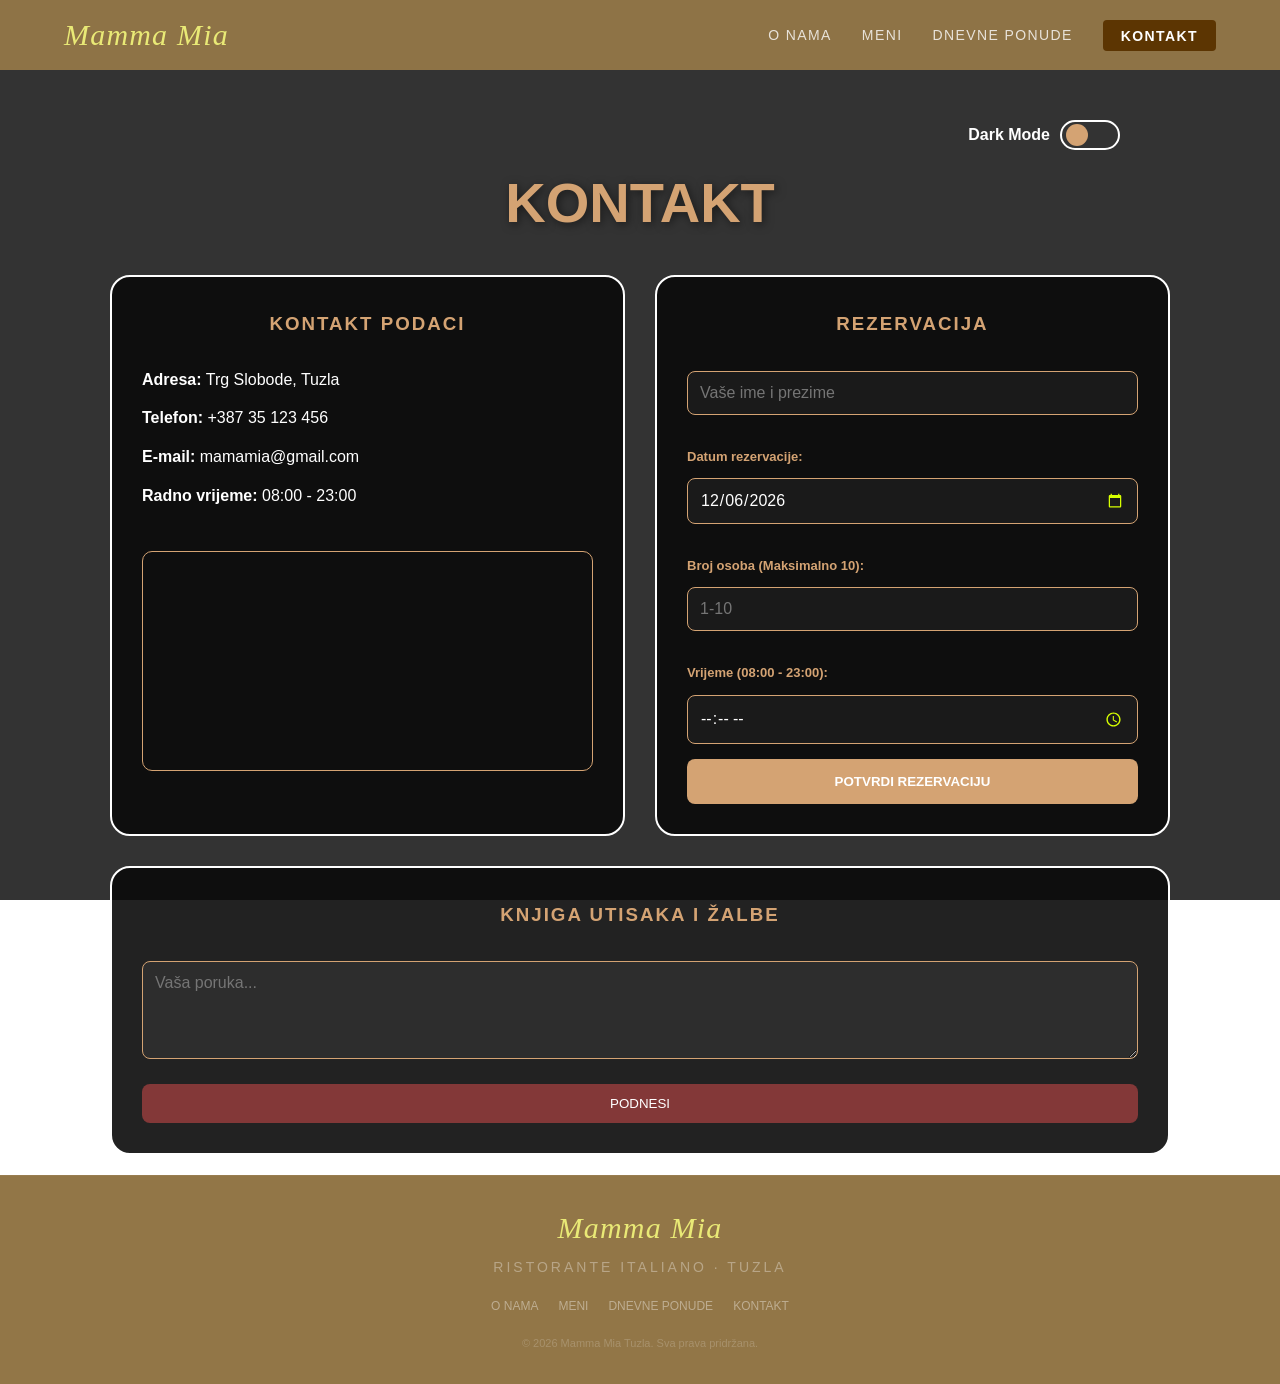
==== kontakt.html @ 87311158 "dodat html i css i zapocet js za kontakt stranicu" ====
<!DOCTYPE HTML>
<html lang = "bs">

    
    <head>
        <meta charset="utf-8">
        <link rel="stylesheet" href="css/tptpstil.css">
        
        <meta name="viewport" content="width=device-width, inital-scale=1.0">
        <title>Mamma Mia Tuzla</title>

    </head>

    <body>
    <nav>
        <div class="nav-logo">Mamma Mia</div>
        <ul class="nav-lista">
            <li><a href="#O nama">O nama</a></li>
            <li><a href="sadrzaj.html">Meni</a></li>
            <li><a href="#Ponude">Dnevne ponude</a></li>
            <li><a href="kontakt.html" class="nav-kontakt">Kontakt</a></li>
        </ul>
    </nav>

    <main class="glavni-kontejner" style="min-height: 100vh; padding-top: 100px;">
        <div class="gornji">
            <div class="prekidac-kontejner">
                <span id="tema-tekst">Dark Mode</span>
                <button id="theme-toggle" class="toggle-switch" type="button">
                    <span class="krug"></span>
                </button>
            </div>
        </div>
   



       <h1 class="naslov">KONTAKT</h1>

        <div class="GORNJI">
            <div class="kutija">
                <h3>KONTAKT PODACI</h3>
                <div class="kontakt-tekst">
                    <p><strong>Adresa:</strong> Trg Slobode, Tuzla</p>
                    <p><strong>Telefon:</strong> +387 35 123 456</p>
                   <p><strong> E-mail:</strong> mamamia@gmail.com </p>
                    <p><strong>Radno vrijeme:</strong> 08:00 - 23:00</p>
                </div>
                <div class="google-maps-box">
                    <iframe src="https://www.google.com/maps/embed?pb=!1m18!1m12!1m3!1d2843.064547432422!2d18.6749!3d44.539!2m3!1f0!2f0!3f0!3m2!1i1024!2i768!4f13.1!3m3!1m2!1s0x0%3A0x0!2zNDTCsDMyJzIwLjQiTiAxOMKwNDAnMjkuNiJF!5e0!3m2!1sbs!2sba!4v1625145600000!5m2!1sbs!2sba" width="100%" height="100%" style="border:0;" allowfullscreen="" loading="lazy"></iframe>
                </div>
            </div>

            
                <div class="kutija">
    <h3>REZERVACIJA </h3>
    <form id="formaRezervacija"> <input type="text" id="ime" placeholder="Vaše ime i prezime" required>
        
        <label class="label-stil">Datum rezervacije:</label>
        <input type="date" id="inputDatum" required>

        <label class="label-stil">Broj osoba (Maksimalno 10):</label>
        <input type="number" id="inputOsobe" placeholder="1-10" required>

        <label class="label-stil">Vrijeme (08:00 - 23:00):</label>
        <input type="time" id="inputVrijeme" required>

        <button type="submit" class="DUGME">POTVRDI REZERVACIJU</button>
    </form>
</div>


        </div>

        <div class="donji">
            <div class="kutija">
                <h3>KNJIGA UTISAKA I ŽALBE</h3>
                <form id="formaZalba">
                    <textarea id="tekstZalbe" placeholder="Vaša poruka..." rows="4" required></textarea>
                    <button type="submit" class="btn-zalba">PODNESI</button>
                </form>
            </div>
        </div>





</main>





    <footer>
    <div class="footer-logo">Mamma Mia</div>
    <div class="footer-tagline">Ristorante Italiano · Tuzla</div>
    <div class="footer-linkovi">
      <a href="#O nama">O nama</a>
      <a href="sadrzaj.html">Meni</a>
      <a href="#Ponude">Dnevne ponude</a>
      <a href="kontakt.html">Kontakt</a>
    </div>
    <div class="footer-prava">© 2026 Mamma Mia Tuzla. Sva prava pridržana.</div>
  </footer>
 
    <div id="mojModal" class="modal">
        <div class="modal-sadrzaj">
            <div id="modalIkona" class="modal-ikona"></div>
            <h2 id="modalNaslov">Naslov</h2>
            <p id="modalPoruka">Poruka ide ovdje.</p>
            <button class="btn-zatvori" onclick="zatvoriModal()">U REDU</button>
        </div>
    </div>


  <script src="js/tptpskripte.js"></script>
  




</body>

</html>
---- css/tptpstil.css ----
*, *::before, *::after { margin: 0; padding: 0; box-sizing: border-box; }
html { scroll-behavior: smooth; }

body {
  font-family: 'Lato', sans-serif;
  background: white;
  margin: 0;
  padding: 0;
}

nav {
  position: fixed;
  top: 0; left: 0; right: 0;
  z-index: 100; 
  background: rgba(146, 118, 71, 0.96);
  backdrop-filter: blur(8px);
  display: flex;
  align-items: center;
  justify-content: space-between;
  padding: 0 5%;
  height: 70px;
}

.nav-logo{
    font-family: 'Playfair Display', serif;
    font-style: italic;
    font-size: 30px;
    letter-spacing: 1.2px;
    color: rgb(233, 233, 118);
}

.nav-lista {
  display: flex;
  gap: 30px;
  list-style:none;
}

.nav-lista a {
  color: rgba(255,255,255,0.8);
  text-decoration: none;
  font-size: 14px;
  letter-spacing: 1.4px;
  text-transform: uppercase;
  transition: color 0.4s;
  
}
 
.nav-lista a:hover { color: rgb(219, 173, 45); }

.nav-kontakt {
  background: rgb(92, 53, 2);
  color: #fff !important;
  padding: 7.5px 18px;
  border-radius: 4px;
  font-weight: 650;
  transition: background 0.4s ease;
}
 
.nav-kontakt:hover {
  background: rgb(219, 173, 45);
  color: #fff !important;
}

/* HERO SLIKE */
.hero-slika-kontejner {
  position: relative;
  width: 100%;
  height: 100vh;
  display: flex;
  align-items: center;
  justify-content: center;
  overflow: hidden;
}

.hero-slika {
  width: 100%;
  height: 100%;
  object-fit: cover;
  display: block;
}

.hero-tekst {
  position: absolute;
  text-align: center;
  color: white;
  z-index: 10;
  text-shadow: 2px 2px 8px rgba(0,0,0,0.6);
}

.hero-tekst h1 {
  font-family: 'Playfair Display', serif;
  font-size: 4rem;
  margin-bottom: 20px;
  letter-spacing: 2px;
}

.hero-tekst p {
  font-size: 1.5rem;
  letter-spacing: 1px;
  font-weight: 300;
}

@media (max-width: 768px) {
  .hero-tekst h1 {
    font-size: 2.5rem;
  }
  .hero-tekst p {
    font-size: 1rem;
  }
}



footer {
  background: rgba(146, 118, 71);
  padding: 35px 5%;
  text-align: center;
  border-top: 1px solid rgba(255,255,255,0.05);
  }

  .footer-logo{
    font-family: 'Playfair Display', serif;
    font-style: italic;
    font-size: 30px;
    letter-spacing: 1.2px;
    color: rgb(233, 233, 118);
    margin-bottom: 14px;
}
.footer-tagline {
  font-size: 14px;
  letter-spacing: 3px;
  color: rgba(255,255,255,0.35);
  text-transform: uppercase;
  margin-bottom: 24px;
}
 
.footer-linkovi {
  display: flex;
  gap: 20px;
  justify-content: center;
  flex-wrap: wrap;
}
 
.footer-linkovi a {
  font-size: 12px;
  color: rgba(255,255,255,0.4);
  text-decoration: none;
  letter-spacing: 1.3;
  text-transform: uppercase;
  transition: color 0.4s;
}
.footer-linkovi a:hover { color: rgb(219, 173, 45); }
 

.footer-prava {
  margin-top: 24px;
  font-size: 11px;
  color: rgba(255,255,255,0.2);
}




















/* KONTAKT CSS*/
:root {
    --zlatna: #d4a373;
    --bela-linija: #ffffff;
    --staklo: rgba(10, 10, 10, 0.9);
    --tekst: #ffffff;
}

.light-mode {
    --staklo: rgba(245, 245, 245, 0.95);
    --bela-linija: #d4a373;
    --tekst: #111111;
}

* { box-sizing: border-box; margin: 0; padding: 0; }

body {
    background-image: linear-gradient(rgba(0,0,0,0.8), rgba(0,0,0,0.8)), url('https://images.unsplash.com/photo-1517248135467-4c7edcad34c4?w=1500');
    background-size: cover;
    background-attachment: fixed;
    color: white;
    font-family: 'Segoe UI', sans-serif;
    transition: 0.5s;
    min-height: 100vh;
}

body.light-mode {
    background-image: linear-gradient(rgba(255,255,255,0.8), rgba(255,255,255,0.8)), url('https://images.unsplash.com/photo-1517248135467-4c7edcad34c4?w=1500') !important;
}

/* GORNJI */
.gornji { 
     display: flex;
     justify-content: flex-end;
      padding: 20px 50px; 
    }
.prekidac-kontejner { 
     display: flex;
     align-items: center; 
     gap: 10px;
      font-weight: bold; }
.light-mode .prekidac-kontejner { color: #111; }

.toggle-switch {
         width: 60px;
         height: 30px;
         background: #333; 
         border-radius: 20px;
         border: 2px solid var(--bela-linija);
         position: relative; 
         cursor: pointer;
          transition: 0.4s;
         }
.krug {
     width: 22px; 
     height: 22px;
      background: var(--zlatna);
       border-radius: 50%;
        position: absolute; 
        top: 2px; left: 4px;
         display: flex;
          align-items: center;
           justify-content: center;
            transition: 0.4s;
         }
.light-mode .krug { left: 30px; background: #111; }

/* LAYOUT */
.glavni-kontejner {
     max-width: 1100px;
      margin: 0 auto; 
      padding: 20px;
       animation: fadeIn 1s ease-out;
     }
.naslov {
     text-align: center;
      color: var(--zlatna);
       font-size: 3.5rem;
        margin-bottom: 40px;
         text-shadow: 2px 2px 10px rgba(0,0,0,0.5);
         }

.GORNJI { 
     display: grid; 
     grid-template-columns: 1fr 1fr;
     gap: 30px;
      margin: 0 auto 30px;
      max-width: 1100px;
     }

.donji {
     max-width: 1100px;
     margin: 0 auto;
     margin-top: 30px;
}
     
.kutija { 
     background: var(--staklo);
    line-height: 1.8;
     border: 2px solid var(--bela-linija);
      padding: 30px;
       border-radius: 20px; 
       color: var(--tekst);
        transition: 0.3s;
     }
.kutija h3 {
     text-align: center; 
     margin-bottom: 25px; 
     color: var(--zlatna); 
     letter-spacing: 2px;
      text-transform: uppercase;
     }

/* FORME */
.label-stil { 
     display: block;
     margin-top: 15px; 
     margin-bottom: 5px;
      font-size: 13px; 
      color: var(--zlatna);
       font-weight: bold; 
    }
input, textarea {
     width: 100%; 
     padding: 12px;
      margin: 5px 0 15px 0; 
      background: rgba(255,255,255,0.05);
       border: 1px solid var(--zlatna); 
       color: white; 
       border-radius: 8px;
        font-size: 16px; 
        font-family: inherit;
     }
.light-mode input, .light-mode textarea { background: white; color: black; }

.DUGME { 
    background: var(--zlatna); 
    width: 100%; 
    padding: 15px;
     border: none;
      color: white; 
      font-weight: bold;
       border-radius: 8px; 
       cursor: pointer;
        transition: 0.3s;
     }
.btn-zalba { 
     background: #833838;
     width: 100%; 
     padding: 12px;
      border: none;
       color: white; 
       border-radius: 8px;
        cursor: pointer;
         transition: 0.3s;
         }
.DUGME:hover, .btn-zalba:hover {
   transform: scale(1.03);
    box-shadow: 0 0 15px var(--zlatna);
   }

.google-maps-box { 
    min-height: 220px;
     margin-top: 40px;
      border-radius: 10px;
       overflow: hidden; 
       border: 1px solid var(--zlatna);
     }

.kontakt-tekst p {
     margin-bottom: 10px;
}

/* MODAL */
.modal {
     display: none;
      position: fixed;
       z-index: 9999;
        left: 0;
         top: 0;
          width: 100%;
           height: 100%;
            background: rgba(0,0,0,0.85); 
            backdrop-filter: blur(8px);
         }
.modal-sadrzaj {
     background: var(--staklo); 
     border: 2px solid var(--zlatna);
      margin: 10% auto;
       padding: 40px; 
       width: 350px;
        border-radius: 25px; 
        text-align: center;
         color: white;
          animation: pop 0.4s cubic-bezier(0.175, 0.885, 0.32, 1.275);
         }
.light-mode .modal-sadrzaj {
     background: white; 
     color: black;
     }
.btn-zatvori {
     background: var(--zlatna);
      border: none;
       padding: 10px 30px; 
       color: white; 
       border-radius: 5px;
        cursor: pointer;
         margin-top: 20px;
          font-weight: bold;
         }

@keyframes fadeIn {from { opacity: 0; transform: translateY(30px); } to { opacity: 1; transform: translateY(0); } }
@keyframes pop { from { transform: scale(0.5); opacity: 0; } to { transform: scale(1); opacity: 1; } }

::-webkit-calendar-picker-indicator { filter: invert(0.8) sepia(1) saturate(5) hue-rotate(10deg); cursor: pointer; }
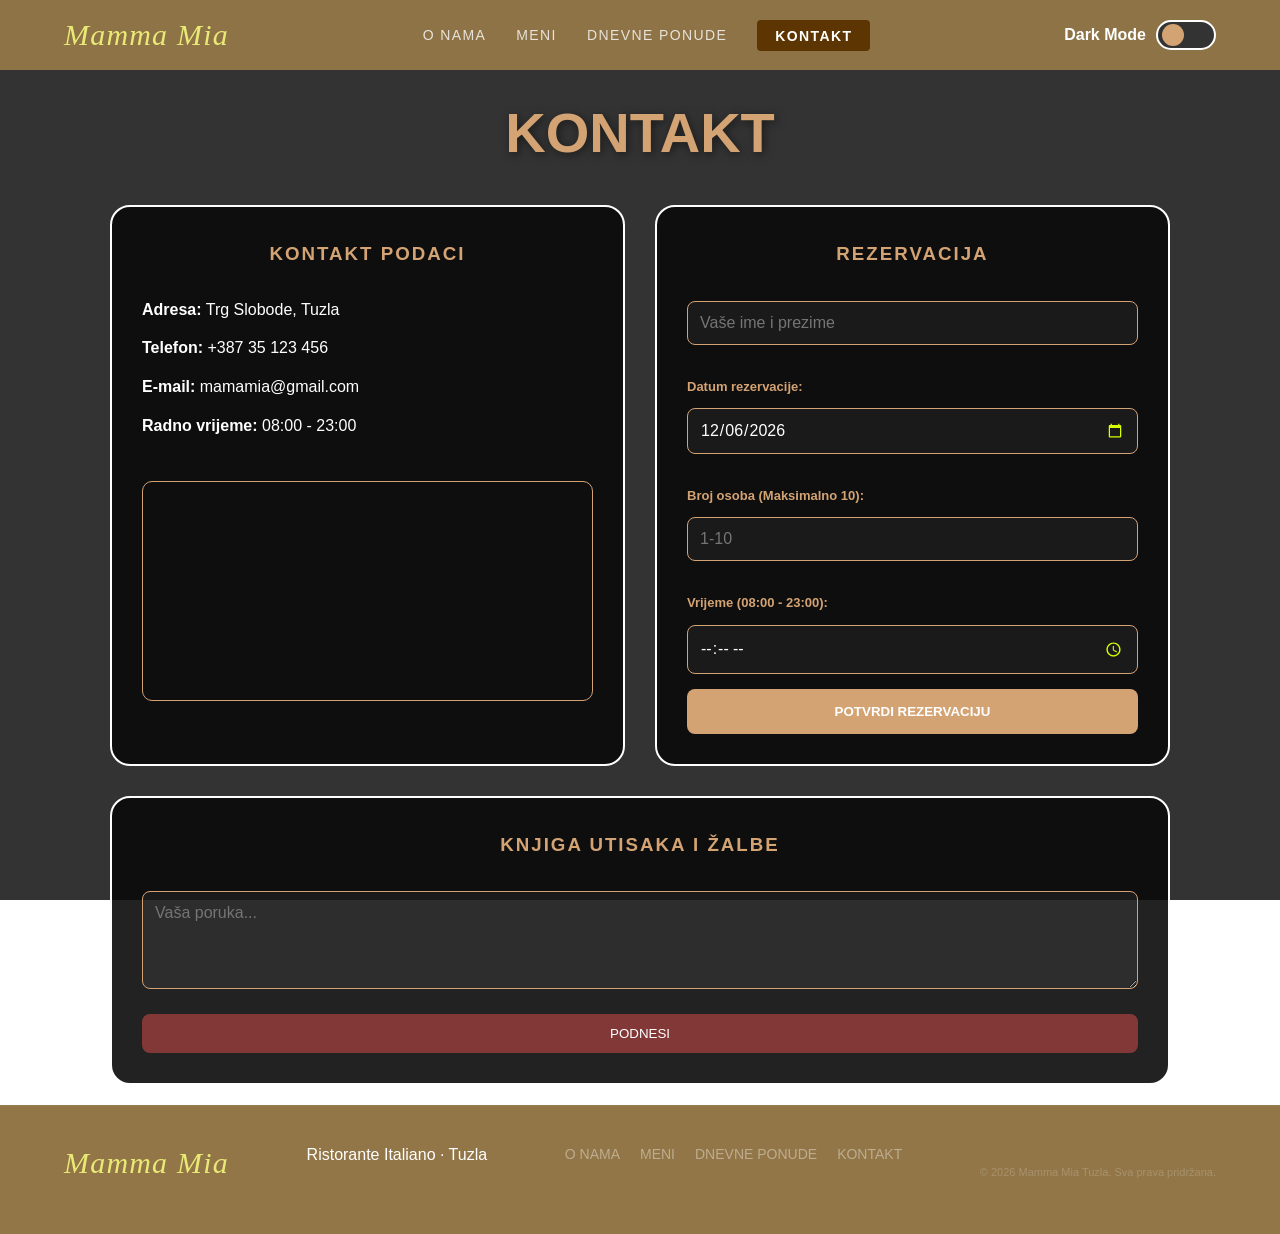
==== commit 6b5d4bb6: "premjestio theme toggle u nav bar" ====
--- a/kontakt.html
+++ b/kontakt.html
@@ -20,21 +20,16 @@
             <li><a href="#Ponude">Dnevne ponude</a></li>
             <li><a href="kontakt.html" class="nav-kontakt">Kontakt</a></li>
         </ul>
-    </nav>
-
-    <main class="glavni-kontejner" style="min-height: 100vh; padding-top: 100px;">
-        <div class="gornji">
-            <div class="prekidac-kontejner">
+         <div class="prekidac-kontejner">
                 <span id="tema-tekst">Dark Mode</span>
                 <button id="theme-toggle" class="toggle-switch" type="button">
                     <span class="krug"></span>
                 </button>
             </div>
-        </div>
-   
+    </nav>
 
-
-
+    <main class="glavni-kontejner" style="min-height: 100vh; padding-top: 100px;">
+       
        <h1 class="naslov">KONTAKT</h1>
 
         <div class="GORNJI">
--- a/css/tptpstil.css
+++ b/css/tptpstil.css
@@ -1,4 +1,8 @@
 *, *::before, *::after { margin: 0; padding: 0; box-sizing: border-box; }
+:root {
+--dugme: #5c3502;
+}
+
 html { scroll-behavior: smooth; }
 
 body {
@@ -27,6 +31,11 @@
     font-size: 30px;
     letter-spacing: 1.2px;
     color: rgb(233, 233, 118);
+}
+
+.nav-logo img {
+  height: 65px;
+  width: auto;
 }
 
 .nav-lista {
@@ -111,12 +120,165 @@
 
 
 
+
+/*-----------------------------------------------------------------------------------*/
+.pocetna {
+  min-height: 100vh;
+  background:
+    linear-gradient(rgba(0,0,0,0.55), rgba(0,0,0,0.55)),
+    url('/images/index_pocetna.jpg') center/cover no-repeat;
+  display: flex;
+  align-items: center;
+  justify-content: center;
+  text-align: center;
+  position: relative;
+  overflow: hidden;
+  padding: 80px 20px 60px;
+  background-blend-mode: normal;
+}
+ 
+.pocetna::before {
+  content: '';
+  position: absolute;
+  inset: 0;
+  background: url("data:image/svg+xml,%3Csvg width='60' height='60' viewBox='0 0 60 60' xmlns='http://www.w3.org/2000/svg'%3E%3Cg fill='none' fill-rule='evenodd'%3E%3Cg fill='%23C9973A' fill-opacity='0.04'%3E%3Cpath d='M36 34v-4h-2v4h-4v2h4v4h2v-4h4v-2h-4zm0-30V0h-2v4h-4v2h4v4h2V6h4V4h-4zM6 34v-4H4v4H0v2h4v4h2v-4h4v-2H6zM6 4V0H4v4H0v2h4v4h2V6h4V4H6z'/%3E%3C/g%3E%3C/g%3E%3C/svg%3E");
+  opacity: 0.3;
+}
+ 
+.pocetna-a {
+  position: absolute;
+  width: 500px;
+  height: 500px;
+  border: 1px solid rgba(201,151,58,0.15);
+  border-radius: 50%;
+  top: 50%;
+  left: 50%;
+  transform: translate(-50%, -50%);
+  pointer-events: none;
+}
+ 
+.pocetna-b {
+  width: 700px;
+  height: 700px;
+  border-color: rgba(201,151,58,0.07);
+}
+ 
+.pocetna-tekst {
+  position: relative;
+  z-index: 2;
+  max-width: 700px;
+}
+ 
+.pocetna-naslov {
+  font-size: 12px;
+  letter-spacing: 4px;
+  text-transform: uppercase;
+  color:rgba(255, 255, 255, 0.747);
+  margin-bottom: 20px;
+  display: flex;
+  align-items: center;
+  justify-content: center;
+  gap: 12px;
+}
+ 
+.pocetna-naslov::before,
+.pocetna-naslov::after {
+  content: '';
+  width: 40px;
+  height: 1px;
+  background: var(--gold);
+  opacity: 0.5;
+}
+ 
+.pocetna h1 {
+  font-family: 'Playfair Display', serif;
+  font-style: italic;
+  font-size: clamp(52px, 9vw, 88px);
+  font-weight: 700;
+  color: #FDF9F4;
+  line-height: 1.05;
+  margin-bottom: 8px;
+}
+ 
+.pocetna-opis {
+  font-size: 16px;
+  color: rgba(253,249,244,0.7);
+  line-height: 1.8;
+  max-width: 480px;
+  margin: 0 auto 40px;
+}
+ 
+.pocetna-dugme {
+  display: flex;
+  gap: 16px;
+  justify-content: center;
+  flex-wrap: wrap;
+}
+ 
+
+
+
+
+.dugme-jelovnik {
+  background: var(--dugme);
+  color: #fff;
+  padding: 14px 36px;
+  border: none;
+  border-radius: 2px;
+  font-size: 13px;
+  letter-spacing: 2px;
+  text-transform: uppercase;
+  font-weight: 700;
+  cursor: pointer;
+  transition: background 0.2s, transform 0.15s;
+  text-decoration: none;
+  display: inline-block;
+}
+ 
+.dugme-jelovnik:hover {
+  background: var(--terracotta-dark);
+  transform: translateY(-1px);
+}
+ 
+.dugme-rezervacija {
+  background: transparent;
+  color: rgba(253,249,244,0.85);
+  padding: 14px 36px;
+  border: 1px solid rgba(253,249,244,0.3);
+  border-radius: 2px;
+  font-size: 13px;
+  letter-spacing: 2px;
+  text-transform: uppercase;
+  font-weight: 400;
+  cursor: pointer;
+  transition: border-color 0.2s, color 0.2s;
+  text-decoration: none;
+  display: inline-block;
+}
+ 
+.dugme-rezervacija:hover {
+  border-color: var(--gold-light);
+  color: var(--gold-light);
+}
+
+
+
+/*-----------------------------------------------------------------------------------*/
 footer {
   background: rgba(146, 118, 71);
-  padding: 35px 5%;
+  display: flex;
+    justify-content: space-between;
+  padding: 40px 5%;
   text-align: center;
   border-top: 1px solid rgba(255,255,255,0.05);
+  
   }
+
+  .footer-sredina {
+    text-align: center;
+    display: flex;
+    flex-direction: column;
+}
 
   .footer-logo{
     font-family: 'Playfair Display', serif;
@@ -126,7 +288,7 @@
     color: rgb(233, 233, 118);
     margin-bottom: 14px;
 }
-.footer-tagline {
+.footer-tag {
   font-size: 14px;
   letter-spacing: 3px;
   color: rgba(255,255,255,0.35);
@@ -142,7 +304,7 @@
 }
  
 .footer-linkovi a {
-  font-size: 12px;
+  font-size: 14px;
   color: rgba(255,255,255,0.4);
   text-decoration: none;
   letter-spacing: 1.3;
@@ -151,31 +313,62 @@
 }
 .footer-linkovi a:hover { color: rgb(219, 173, 45); }
  
+.footer-imena {
+  list-style-type: none;
+  font-size:12px;
+  color:rgba(27, 18, 1, 0.4);
+  margin-top:10px;
+  padding: 0;
+    text-align: center;
+}
 
 .footer-prava {
-  margin-top: 24px;
+  margin-top: 20px;
   font-size: 11px;
   color: rgba(255,255,255,0.2);
-}
-
-
-
-
-
-
-
-
-
-
-
-
-
-
-
-
-
-
-
+  text-decoration: none;
+}
+
+.footer-prava a{
+  margin-top: 20px;
+  font-size: 11px;
+  color: rgba(255,255,255,0.2);
+  text-decoration: none;
+}
+
+.footer-kontat{
+  text-align: center;
+  color:rgba(0, 0, 0, 0.4);
+}
+
+.footer-desno {
+    text-align: center;
+    color:rgba(0, 0, 0, 0.4);
+}
+.footer-desno h3{
+    color: #e7cb5a;      
+    font-size: 14px;      
+    text-transform: uppercase; 
+    margin-bottom: 8px; 
+    font-family: 'Arial', sans-serif; 
+}
+.footer-desno p{
+    color: #3f3d35;      
+    font-size: 14px;      
+    text-transform: uppercase; 
+    margin-bottom: 5px; 
+    font-family: 'Arial', sans-serif; 
+}
+
+
+.footer-desno a {
+  color: rgba(3, 2, 2, 0.534);
+           
+  font-size: 13px;
+  text-decoration: none;
+  transition: color 0.2s;
+}
+.footer-desno a:hover { color: rgb(219, 173, 45); }
 
 /* KONTAKT CSS*/
 :root {
@@ -393,3 +586,4 @@
 
 ::-webkit-calendar-picker-indicator { filter: invert(0.8) sepia(1) saturate(5) hue-rotate(10deg); cursor: pointer; }
 
+
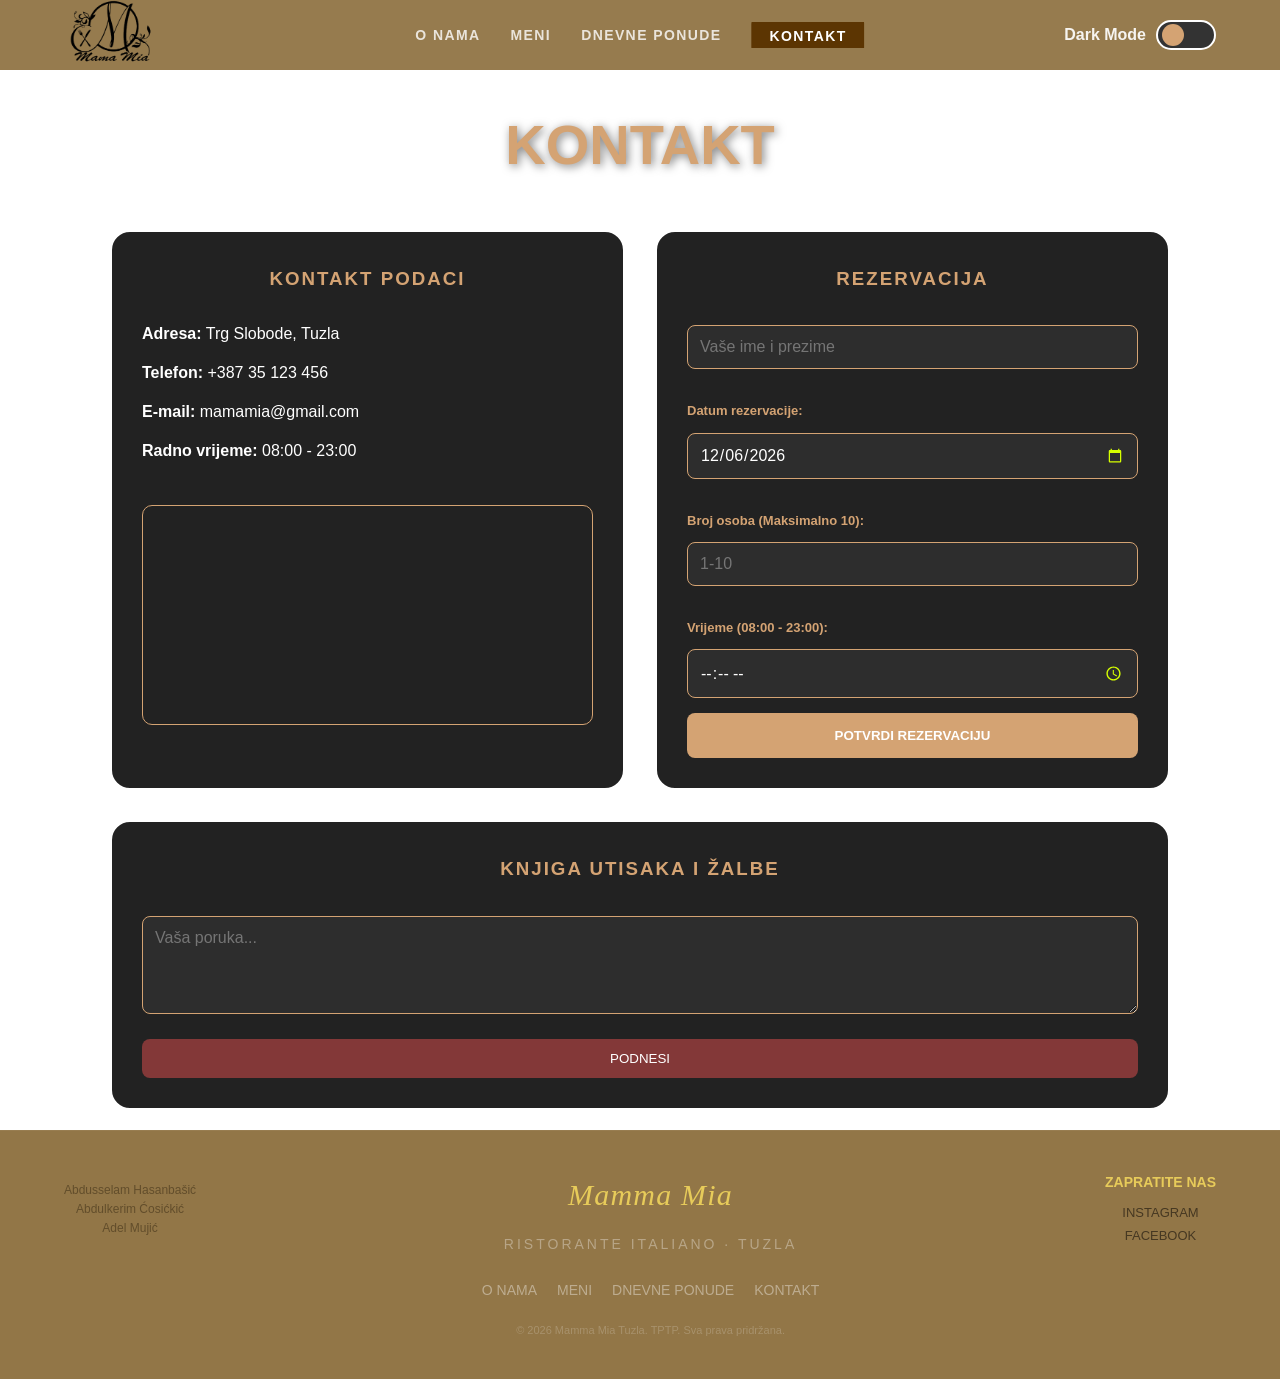
==== commit 804c3cfd: "Jednan header i footer preko svakog HTML fajla (stranice)" ====
--- a/kontakt.html
+++ b/kontakt.html
@@ -5,27 +5,28 @@
     <head>
         <meta charset="utf-8">
         <link rel="stylesheet" href="css/tptpstil.css">
-        
-        <meta name="viewport" content="width=device-width, inital-scale=1.0">
+        <meta name="viewport" content="width=device-width, initial-scale=1.0">
         <title>Mamma Mia Tuzla</title>
 
     </head>
 
     <body>
     <nav>
-        <div class="nav-logo">Mamma Mia</div>
+        <div class="nav-logo">
+            <a href="index.html"><img src="/images/logo.png" alt="Mamma Mia"></a>
+        </div>
         <ul class="nav-lista">
-            <li><a href="#O nama">O nama</a></li>
+            <li><a href="index.html">O nama</a></li>
             <li><a href="sadrzaj.html">Meni</a></li>
-            <li><a href="#Ponude">Dnevne ponude</a></li>
+            <li><a href="index.html#ponude">Dnevne ponude</a></li>
             <li><a href="kontakt.html" class="nav-kontakt">Kontakt</a></li>
         </ul>
-         <div class="prekidac-kontejner">
-                <span id="tema-tekst">Dark Mode</span>
-                <button id="theme-toggle" class="toggle-switch" type="button">
-                    <span class="krug"></span>
-                </button>
-            </div>
+        <div class="prekidac-kontejner">
+            <span id="tema-tekst">Dark Mode</span>
+            <button id="theme-toggle" class="toggle-switch" type="button" aria-label="Promijeni temu">
+                <span class="krug"></span>
+            </button>
+        </div>
     </nav>
 
     <main class="glavni-kontejner" style="min-height: 100vh; padding-top: 100px;">
@@ -87,17 +88,38 @@
 
 
 
+
     <footer>
+
+    <ul class="footer-imena">
+        <li>Abdusselam Hasanbašić</li>
+        <li>Abdulkerim Ćosićkić</li>
+        <li>Adel Mujić</li>
+    </ul>
+
+    <div class="footer-sredina">
     <div class="footer-logo">Mamma Mia</div>
-    <div class="footer-tagline">Ristorante Italiano · Tuzla</div>
+    <div class="footer-tag">Ristorante Italiano · Tuzla</div>
     <div class="footer-linkovi">
       <a href="#O nama">O nama</a>
       <a href="sadrzaj.html">Meni</a>
       <a href="#Ponude">Dnevne ponude</a>
-      <a href="kontakt.html">Kontakt</a>
-    </div>
-    <div class="footer-prava">© 2026 Mamma Mia Tuzla. Sva prava pridržana.</div>
-  </footer>
+      <a href="kontakt.html">Kontakt</a></div>
+      
+    
+    <div class="footer-prava">© 2026 Mamma Mia Tuzla. <a href="https://github.com/abdulkerim76/Grupa1-TPTP-2026">TPTP. </a>Sva prava pridržana.</div>
+  </div>
+
+  <div class="footer-desno">
+        
+        <h3>Zapratite nas</h3>
+        <p>
+          <a href="https://www.instagram.com/mamamiaorigins/">Instagram</a></br>
+          <a href="https://www.facebook.com/mamamiaorigins/">Facebook</a>
+        </p>
+      </div>
+    
+ </footer>
  
     <div id="mojModal" class="modal">
         <div class="modal-sadrzaj">
--- a/css/tptpstil.css
+++ b/css/tptpstil.css
@@ -1,6 +1,22 @@
 *, *::before, *::after { margin: 0; padding: 0; box-sizing: border-box; }
 :root {
 --dugme: #5c3502;
+--dugmehover: #dbad2d;
+--toplabijela: #FDF9F4;
+--rezervacija: #E8BE6A;
+
+  
+  --crvena: #C4603A;
+
+  
+  --slajderpoz: #2C2416;
+  --siva: #7A6E61;
+
+  --gold: #C9973A;
+  --gold-light: #E8BE6A;
+
+  --border: rgba(44,36,22,0.12);
+
 }
 
 html { scroll-behavior: smooth; }
@@ -8,8 +24,6 @@
 body {
   font-family: 'Lato', sans-serif;
   background: white;
-  margin: 0;
-  padding: 0;
 }
 
 nav {
@@ -20,12 +34,50 @@
   backdrop-filter: blur(8px);
   display: flex;
   align-items: center;
-  justify-content: space-between;
+  justify-content: flex-start;
   padding: 0 5%;
   height: 70px;
-}
-
-.nav-logo{
+  gap: 16px;
+}
+
+/* Logo lijevo, linkovi vizuelno centrirani, tema desno */
+.nav-logo {
+  flex-shrink: 0;
+  position: relative;
+  z-index: 2;
+}
+
+.nav-lista {
+  position: absolute;
+  left: 50%;
+  transform: translateX(-50%);
+  display: flex;
+  gap: 30px;
+  list-style: none;
+  white-space: nowrap;
+  max-width: 70vw;
+  overflow-x: auto;
+  scrollbar-width: none;
+  -ms-overflow-style: none;
+}
+
+.nav-lista::-webkit-scrollbar {
+  display: none;
+}
+
+.prekidac-kontejner {
+  margin-left: auto;
+  flex-shrink: 0;
+  position: relative;
+  z-index: 2;
+  color: rgba(255, 255, 255, 0.92);
+}
+
+body.light-mode nav .prekidac-kontejner {
+  color: rgba(255, 255, 255, 0.92);
+}
+
+.nav-logo .nav-logo-tekst {
     font-family: 'Playfair Display', serif;
     font-style: italic;
     font-size: 30px;
@@ -33,15 +85,15 @@
     color: rgb(233, 233, 118);
 }
 
+.nav-logo a {
+  display: inline-flex;
+  align-items: center;
+  text-decoration: none;
+}
+
 .nav-logo img {
   height: 65px;
   width: auto;
-}
-
-.nav-lista {
-  display: flex;
-  gap: 30px;
-  list-style:none;
 }
 
 .nav-lista a {
@@ -70,53 +122,6 @@
   color: #fff !important;
 }
 
-/* HERO SLIKE */
-.hero-slika-kontejner {
-  position: relative;
-  width: 100%;
-  height: 100vh;
-  display: flex;
-  align-items: center;
-  justify-content: center;
-  overflow: hidden;
-}
-
-.hero-slika {
-  width: 100%;
-  height: 100%;
-  object-fit: cover;
-  display: block;
-}
-
-.hero-tekst {
-  position: absolute;
-  text-align: center;
-  color: white;
-  z-index: 10;
-  text-shadow: 2px 2px 8px rgba(0,0,0,0.6);
-}
-
-.hero-tekst h1 {
-  font-family: 'Playfair Display', serif;
-  font-size: 4rem;
-  margin-bottom: 20px;
-  letter-spacing: 2px;
-}
-
-.hero-tekst p {
-  font-size: 1.5rem;
-  letter-spacing: 1px;
-  font-weight: 300;
-}
-
-@media (max-width: 768px) {
-  .hero-tekst h1 {
-    font-size: 2.5rem;
-  }
-  .hero-tekst p {
-    font-size: 1rem;
-  }
-}
 
 
 
@@ -141,7 +146,7 @@
   content: '';
   position: absolute;
   inset: 0;
-  background: url("data:image/svg+xml,%3Csvg width='60' height='60' viewBox='0 0 60 60' xmlns='http://www.w3.org/2000/svg'%3E%3Cg fill='none' fill-rule='evenodd'%3E%3Cg fill='%23C9973A' fill-opacity='0.04'%3E%3Cpath d='M36 34v-4h-2v4h-4v2h4v4h2v-4h4v-2h-4zm0-30V0h-2v4h-4v2h4v4h2V6h4V4h-4zM6 34v-4H4v4H0v2h4v4h2v-4h4v-2H6zM6 4V0H4v4H0v2h4v4h2V6h4V4H6z'/%3E%3C/g%3E%3C/g%3E%3C/svg%3E");
+  background: url('/images/pattern.svg');
   opacity: 0.3;
 }
  
@@ -186,7 +191,7 @@
   content: '';
   width: 40px;
   height: 1px;
-  background: var(--gold);
+  background-color: rgba(255, 166, 0, 0.63);
   opacity: 0.5;
 }
  
@@ -236,7 +241,7 @@
 }
  
 .dugme-jelovnik:hover {
-  background: var(--terracotta-dark);
+  background: var(--dugmehover);
   transform: translateY(-1px);
 }
  
@@ -257,10 +262,276 @@
 }
  
 .dugme-rezervacija:hover {
-  border-color: var(--gold-light);
+  border-color: var(--rezervacija);
+  color: var(--rezervacija);
+}
+
+/*-----------------------------------------------------------------------------------*/
+.o-nama { 
+  background: var(--toplabijela); 
+}
+
+.o-nama-mreza {
+  display: grid;
+  grid-template-columns: 1fr 1fr;
+  gap: 80px;
+  align-items: center;
+  max-width: 1200px;
+  margin: 0 auto;
+}
+
+.o-nama-tekst p {
+  font-size: 16px;
+  color: var(--siva);
+  line-height: 1.9;
+  margin-bottom: 20px;
+}
+
+
+.o-nama-statistika {
+  display: grid;
+  grid-template-columns: 1fr 1fr;
+  gap: 24px;
+  margin-top: 40px;
+}
+
+.stat-kartica {
+  border-left: 3px solid var(--crvena);
+  padding-left: 20px;
+}
+
+.stat-broj {
+  font-family: 'Playfair Display', serif;
+  font-size: 36px;
+  font-weight: 700;
+  color: var(--slajderpoz);
+  line-height: 1;
+  margin-bottom: 4px;
+}
+
+.stat-opis {
+  font-size: 12px;
+  letter-spacing: 1px;
+  color: var(--siva);
+  text-transform: uppercase;
+}
+
+/* slideshow */
+.o-nama-vizualno {
+  position: relative;
+  overflow: hidden;
+  border-radius: 4px;
+  aspect-ratio: 3/4;
+  background: var(--slajderpoz);
+  display: flex;
+  align-items: flex-end;
+}
+
+.slajder {
+  width: 100%;
+  height: 100%;
+  position: relative;
+}
+
+.slajd {
+  position: absolute;
+  inset: 0;
+  opacity: 0;
+  transition: opacity 0.8s ease;
+}
+
+.slajd.aktivno {
+  opacity: 1;
+}
+
+.slajd img {
+  width: 100%;
+  height: 100%;
+  object-fit: cover;
+}
+
+.slajder-tacke {
+  position: absolute;
+  bottom: 16px;
+  left: 50%;
+  transform: translateX(-50%);
+  display: flex;
+  gap: 8px;
+  z-index: 10;
+}
+
+.tacka {
+  width: 8px;
+  height: 8px;
+  border-radius: 50%;
+  background: rgba(255,255,255,0.4);
+  cursor: pointer;
+  transition: background 0.3s;
+}
+
+.tacka.aktivno {
+  background: var(--gold);
+}
+
+.slajd-dugme {
+  position: absolute;
+  top: 50%;
+  transform: translateY(-50%);
+  background: rgba(44,36,22,0.6);
   color: var(--gold-light);
-}
-
+  border: none;
+  width: 40px;
+  height: 40px;
+  font-size: 24px;
+  cursor: pointer;
+  z-index: 10;
+  border-radius: 2px;
+  transition: background 0.2s;
+  display: flex;
+  align-items: center;
+  justify-content: center;
+}
+
+.slajd-dugme:hover {
+  background: rgba(44,36,22,0.9);
+}
+
+.slajd-prethodna { left: 12px; }
+.slajd-sljedeca { right: 12px; }
+
+
+
+/*-----------------------------------------------------------------------------------*/
+/*-----------------------------------------------------------------------------------*/
+
+/* =====================
+   DNEVNE PONUDE
+===================== */
+ 
+.ponude {
+  background: var(--slajderpoz);
+  color: #fff;
+  padding: 100px 5%; 
+  padding-top: 70px;
+  margin-bottom: 60px;
+}
+ 
+.ponude-naslov {
+  max-width: 1200px;
+  margin: 0 auto 64px auto;
+  text-align: center;
+}
+
+.ponuda-naslov-tekst a
+ {
+    color:inherit;
+    text-decoration:none;
+ }
+.ponude-mreza {
+  max-width: 1200px;
+  margin: 0 auto;
+  width: 100%; 
+  display: grid;
+  grid-template-columns: 1fr 1fr 1fr;
+  gap: 2px;
+}
+ 
+.ponuda-kartica {
+  background: rgba(255,255,255,0.03);
+  padding: 48px 36px;
+  border: 1px solid rgba(255,255,255,0.06);
+  transition: background 0.2s;
+  position: relative;
+  overflow: hidden;
+}
+ 
+.ponuda-kartica:hover { 
+  background: rgba(255,255,255,0.06); 
+}
+ 
+.ponuda-kartica::after {
+  content: '';
+  position: absolute;
+  bottom: 0; left: 0;
+  width: 100%;
+  height: 2px;
+  background: var(--gold);
+  transform: scaleX(0);
+  transform-origin: left;
+  transition: transform 0.3s;
+}
+ 
+.ponuda-kartica:hover::after { 
+  transform: scaleX(1); 
+}
+ 
+.ponuda-ikona {
+  font-size: 36px;
+  margin-bottom: 20px;
+  display: block;
+}
+ 
+.ponuda-naslov-tekst {
+  font-family: 'Playfair Display', serif;
+  font-size: 22px;
+  font-weight: 700;
+  color: var(--gold-light);
+  margin-bottom: 12px;
+}
+ 
+.ponuda-opis {
+  font-size: 14px;
+  color: rgba(255,255,255,0.55);
+  line-height: 1.8;
+}
+ 
+.ponuda-cijena {
+  margin-top: 20px;
+  font-size: 24px;
+  font-family: 'Playfair Display', serif;
+  color: var(--terracotta-light);
+}
+ 
+.ponuda-cijena--kontakt {
+  font-size: 18px;
+  color: rgba(255,255,255,0.5);
+}
+
+.ponuda-cijena--kontakt a {
+  color: inherit;
+  text-decoration: none;
+  
+}
+
+
+.ponude-naslov .oznaka-sekcije {
+  display: flex;
+  justify-content: center;
+  align-items: center;
+  gap: 10px; 
+  color: var(--gold);
+}
+
+
+
+
+
+
+
+
+/*-----------------------------------------------------------------------------------*/
+
+.lokacija-sekcija {
+  padding-top: 30px;    /* Odmiče mapu od tamne sekcije iznad nje */
+  padding-bottom: 60px; /* Odmiče mapu od samog dna footera */
+  max-width: 1450px;
+  margin: 0 auto;       /* Centriranje cijelog bloka sa mapom */
+}
+
+.full-aside iframe {
+    width: 100%;
+    aspect-ratio: 16 / 4;
+}
 
 
 /*-----------------------------------------------------------------------------------*/
@@ -285,7 +556,7 @@
     font-style: italic;
     font-size: 30px;
     letter-spacing: 1.2px;
-    color: rgb(233, 233, 118);
+    color: #e7cb5a;
     margin-bottom: 14px;
 }
 .footer-tag {
@@ -369,6 +640,128 @@
   transition: color 0.2s;
 }
 .footer-desno a:hover { color: rgb(219, 173, 45); }
+
+
+
+
+
+
+
+
+
+
+
+
+
+
+
+
+
+
+
+
+
+
+
+
+
+
+
+
+
+
+
+
+
+
+
+
+
+
+
+
+
+
+
+
+
+
+
+
+
+
+
+
+
+
+
+
+
+
+
+/*
+///////////////////////////////////////////////////////////////////////////////////////////////////////////////////////////////////////////////////////////
+/////////////////////////////////////////////////////////////////////////////////////////////////////////////////////////////////////////////////////////////////
+//////////////////////////////////*/
+
+
+
+
+
+
+
+/* ABDUSSELAM */
+
+/* HERO SLIKE */
+.hero-slika-kontejner {
+  position: relative;
+  width: 100%;
+  height: 100vh;
+  display: flex;
+  align-items: center;
+  justify-content: center;
+  overflow: hidden;
+}
+
+.hero-slika {
+  width: 100%;
+  height: 100%;
+  object-fit: cover;
+  display: block;
+}
+
+.hero-tekst {
+  position: absolute;
+  text-align: center;
+  color: white;
+  z-index: 10;
+  text-shadow: 2px 2px 8px rgba(0,0,0,0.6);
+}
+
+.hero-tekst h1 {
+  font-family: 'Playfair Display', serif;
+  font-size: 4rem;
+  margin-bottom: 20px;
+  letter-spacing: 2px;
+}
+
+.hero-tekst p {
+  font-size: 1.5rem;
+  letter-spacing: 1px;
+  font-weight: 300;
+}
+
+@media (max-width: 768px) {
+  .hero-tekst h1 {
+    font-size: 2.5rem;
+  }
+  .hero-tekst p {
+    font-size: 1rem;
+  }
+}
+
+
+
 
 /* KONTAKT CSS*/
 :root {
@@ -587,3 +980,562 @@
 ::-webkit-calendar-picker-indicator { filter: invert(0.8) sepia(1) saturate(5) hue-rotate(10deg); cursor: pointer; }
 
 
+
+
+
+
+
+
+
+
+
+
+
+
+
+
+
+
+
+
+
+
+
+
+
+
+
+
+
+
+
+
+
+
+
+
+
+
+/* ADEL */
+ 
+* {
+    margin: 0;
+    padding: 0;
+    box-sizing: border-box;
+}
+
+
+body {
+    font-family: Arial, sans-serif;
+    background: white;
+    color: #333;
+    line-height: 1.6;
+}
+
+.logo img {
+    width: 120px;
+}
+
+/* NAVIGACIJA (liste unutar stranica koje još koriste generic nav ul) */
+
+nav:not(:has(.nav-lista)) ul {
+    list-style: none;
+    display: flex;
+    gap: 35px;
+}
+
+nav ul li a {
+    text-decoration: none;
+    color: white;
+    font-weight: bold;
+    font-size: 15px;
+    transition: 0.3s;
+}
+
+nav ul li a:hover {
+    color: #2b1a0f;
+}
+
+/* DARK MODE TOGGLE */
+
+.toggle-container {
+    display: flex;
+    align-items: center;
+    gap: 15px;
+    color: white;
+    font-weight: bold;
+}
+
+.switch {
+    position: relative;
+    display: inline-block;
+    width: 55px;
+    height: 30px;
+}
+
+.switch input {
+    display: none;
+}
+
+.slider {
+    position: absolute;
+    cursor: pointer;
+    background-color: #444;
+    border-radius: 30px;
+    top: 0;
+    left: 0;
+    right: 0;
+    bottom: 0;
+    transition: 0.4s;
+}
+
+.slider::before {
+    content: "";
+    position: absolute;
+    width: 22px;
+    height: 22px;
+    left: 4px;
+    bottom: 4px;
+    background: white;
+    border-radius: 50%;
+    transition: 0.4s;
+}
+
+input:checked + .slider {
+    background-color: #222;
+}
+
+input:checked + .slider::before {
+    transform: translateX(24px);
+}
+
+/* HERO SEKCIJA */
+
+.hero {
+    height: 100vh;
+    box-sizing: border-box;
+    padding-top: 70px;
+    background: url("/images/restoran2.jpeg") center/cover no-repeat;
+    display: flex;
+    align-items: center;
+    justify-content: center;
+    text-align: center;
+    color: white;
+    position: relative;
+}
+
+.overlay {
+    background: rgba(0, 0, 0, 0.45);
+    padding: 60px;
+    border-radius: 10px;
+    max-width: 900px;
+}
+
+.location {
+    letter-spacing: 4px;
+    font-size: 14px;
+    margin-bottom: 20px;
+}
+
+.hero h1 {
+    font-size: 80px;
+    font-family: Georgia, serif;
+    margin-bottom: 20px;
+}
+
+.subtitle {
+    font-size: 22px;
+    max-width: 700px;
+    margin: 0 auto 40px;
+    line-height: 1.6;
+}
+
+/* BUTTONS */
+
+.buttons {
+    display: flex;
+    justify-content: center;
+    gap: 20px;
+}
+
+.btn {
+    padding: 15px 35px;
+    text-decoration: none;
+    font-weight: bold;
+    letter-spacing: 1px;
+    transition: 0.3s;
+}
+
+.gold {
+    background: #8b5a00;
+    color: white;
+}
+
+.gold:hover {
+    background: #6d4600;
+}
+
+.transparent {
+    border: 1px solid white;
+    color: white;
+}
+
+.transparent:hover {
+    background: white;
+    color: black;
+}
+
+/* SEKCIJE */
+
+.meni,
+.kontakt {
+    padding: 80px 20px;
+    max-width: 1000px;
+    margin: auto;
+}
+
+.meni h2,
+.kontakt h2 {
+    text-align: center;
+    margin-bottom: 30px;
+    font-size: 35px;
+}
+
+/* TABS */
+
+.tabs {
+    text-align: center;
+    margin-bottom: 30px;
+}
+
+input[type="radio"] {
+    display: none;
+}
+
+.tabs label {
+    display: inline-block;
+    background-color: #f4a261;
+    color: white;
+    padding: 10px 20px;
+    margin: 5px;
+    border-radius: 20px;
+    cursor: pointer;
+    font-weight: bold;
+    transition: 0.3s;
+}
+
+.tabs label:hover {
+    background-color: #e76f51;
+}
+
+/* MENI ITEMS */
+
+.item {
+    display: flex;
+    background: white;
+    margin: 20px auto;
+    max-width: 700px;
+    border-radius: 12px;
+    overflow: hidden;
+    box-shadow: 0 3px 12px rgba(0,0,0,0.08);
+}
+
+.item img {
+    width: 170px;
+    height: 170px;
+    object-fit: cover;
+}
+
+.item-info {
+    padding: 20px;
+    flex: 1;
+}
+
+.item h3 {
+    margin-bottom: 10px;
+    color: #8b5a00;
+}
+
+.item p {
+    color: #555;
+}
+
+/* FILTER MENI */
+
+#sva:checked ~ .content .item {
+    display: flex;
+}
+
+#dorucak:checked ~ .content .item {
+    display: none;
+}
+#dorucak:checked ~ .content .item.dorucak {
+    display: flex;
+}
+
+#rucak:checked ~ .content .item {
+    display: none;
+}
+#rucak:checked ~ .content .item.rucak {
+    display: flex;
+}
+
+#vecera:checked ~ .content .item {
+    display: none;
+}
+#vecera:checked ~ .content .item.vecera {
+    display: flex;
+}
+
+#desert:checked ~ .content .item {
+    display: none;
+}
+#desert:checked ~ .content .item.desert {
+    display: flex;
+}
+
+#salate:checked ~ .content .item {
+    display: none;
+}
+#salate:checked ~ .content .item.salate {
+    display: flex;
+}
+
+/* FOOTER */
+
+
+
+
+/* DETALJNI SADRŽAJ */
+
+.detalji {
+    padding: 80px 20px;
+    max-width: 1100px;
+    margin: auto;
+}
+
+.detalji h2,
+.detalji h3 {
+    text-align: center;
+    margin-bottom: 30px;
+    color: #8b5a00;
+}
+
+.bookmark-nav {
+    text-align: center;
+    margin-bottom: 40px;
+}
+
+.bookmark-nav a {
+    text-decoration: none;
+    margin: 0 15px;
+    font-weight: bold;
+    color: #8b5a00;
+}
+
+.bookmark-nav a:hover {
+    color: #e76f51;
+}
+
+/* TABELA */
+
+table {
+    width: 100%;
+    border-collapse: collapse;
+    margin-bottom: 60px;
+    background: white;
+    box-shadow: 0 3px 12px rgba(0,0,0,0.08);
+}
+
+th,
+td {
+    border: 1px solid #ddd;
+    padding: 15px;
+    text-align: center;
+}
+
+th {
+    background: #b08a57;
+    color: white;
+}
+
+/* GALERIJA */
+
+.gallery {
+    display: grid;
+    grid-template-columns: repeat(3, 1fr);
+    gap: 20px;
+    margin-bottom: 60px;
+}
+
+.gallery img {
+    width: 100%;
+    height: 220px;
+    object-fit: cover;
+    border-radius: 10px;
+}
+
+/* IMAGE MAP */
+
+#mapa img {
+    width: 100%;
+    max-width: 900px;   /* vraćena normalna veličina kao prije */
+    display: block;
+    margin: 0 auto 60px;
+    border-radius: 10px;
+}
+
+/* LISTA */
+
+.nested-list {
+    padding-left: 30px;
+    margin-bottom: 60px;
+}
+
+.nested-list li {
+    margin-bottom: 10px;
+}
+
+/* SKOČI NA VRH */
+
+.top-link {
+    text-align: center;
+    margin-top: 40px;
+}
+
+.top-link a {
+    text-decoration: none;
+    font-weight: bold;
+    color: #8b5a00;
+    font-size: 18px;
+}
+
+.top-link a:hover {
+    color: #e76f51;
+}
+
+
+/* adel 
+
+/* UGNIJEŽĐNA LISTA */
+.lista-box {
+    display: grid;
+    grid-template-columns: repeat(6, 1fr);
+    gap: 25px;
+    margin-top: 40px;
+    margin-bottom: 60px;
+}
+
+/* gornji red - 3 kartice */
+.lista-kartica:nth-child(1) {
+    grid-column: 1 / 3;
+}
+
+.lista-kartica:nth-child(2) {
+    grid-column: 3 / 5;
+}
+
+.lista-kartica:nth-child(3) {
+    grid-column: 5 / 7;
+}
+
+/* donji red - centrirani Deserti + Salate */
+.lista-kartica:nth-child(4) {
+    grid-column: 2 / 4;
+}
+
+.lista-kartica:nth-child(5) {
+    grid-column: 4 / 6;
+}
+
+.lista-kartica {
+    background: white;
+    border-radius: 15px;
+    padding: 25px;
+    box-shadow: 0 6px 18px rgba(0,0,0,0.08);
+    transition: 0.3s;
+    border-top: 4px solid #b08a57;
+}
+
+.lista-kartica:hover {
+    transform: translateY(-5px);
+}
+
+.lista-kartica h4 {
+    color: #8b5a00;
+    margin-bottom: 15px;
+    font-size: 22px;
+    text-align: center;
+}
+
+.lista-kartica ul {
+    padding-left: 20px;
+}
+
+.lista-kartica ul li {
+    margin-bottom: 10px;
+    color: #444;
+    font-size: 16px;
+}
+
+.lista-kartica ul li ul {
+    margin-top: 10px;
+    padding-left: 20px;
+}
+
+.lista-kartica ul li ul li {
+    color: #666;
+    font-size: 15px;
+}
+
+
+/* OBOJENE TAČKE ZA UGNIJEŽĐENU LISTU */
+
+.lista-kartica ul {
+    padding-left: 22px;
+    list-style-type: disc;
+}
+
+.lista-kartica ul li {
+    margin-bottom: 10px;
+    color: #444;
+    font-size: 16px;
+}
+
+/* boja glavnih tačaka */
+.lista-kartica ul li::marker {
+    color: #b08a57;
+    font-size: 18px;
+}
+
+/* unutrašnja lista */
+.lista-kartica ul li ul {
+    margin-top: 8px;
+    padding-left: 22px;
+    list-style-type: circle;
+}
+
+.lista-kartica ul li ul li {
+    color: #666;
+    font-size: 15px;
+}
+
+/* boja unutrašnjih tačaka */
+.lista-kartica ul li ul li::marker {
+    color: #d48a2f;
+    font-size: 16px;
+}
+
+
+/* ADEL */
+
+
+
+
+
+
+
+
+
+
+
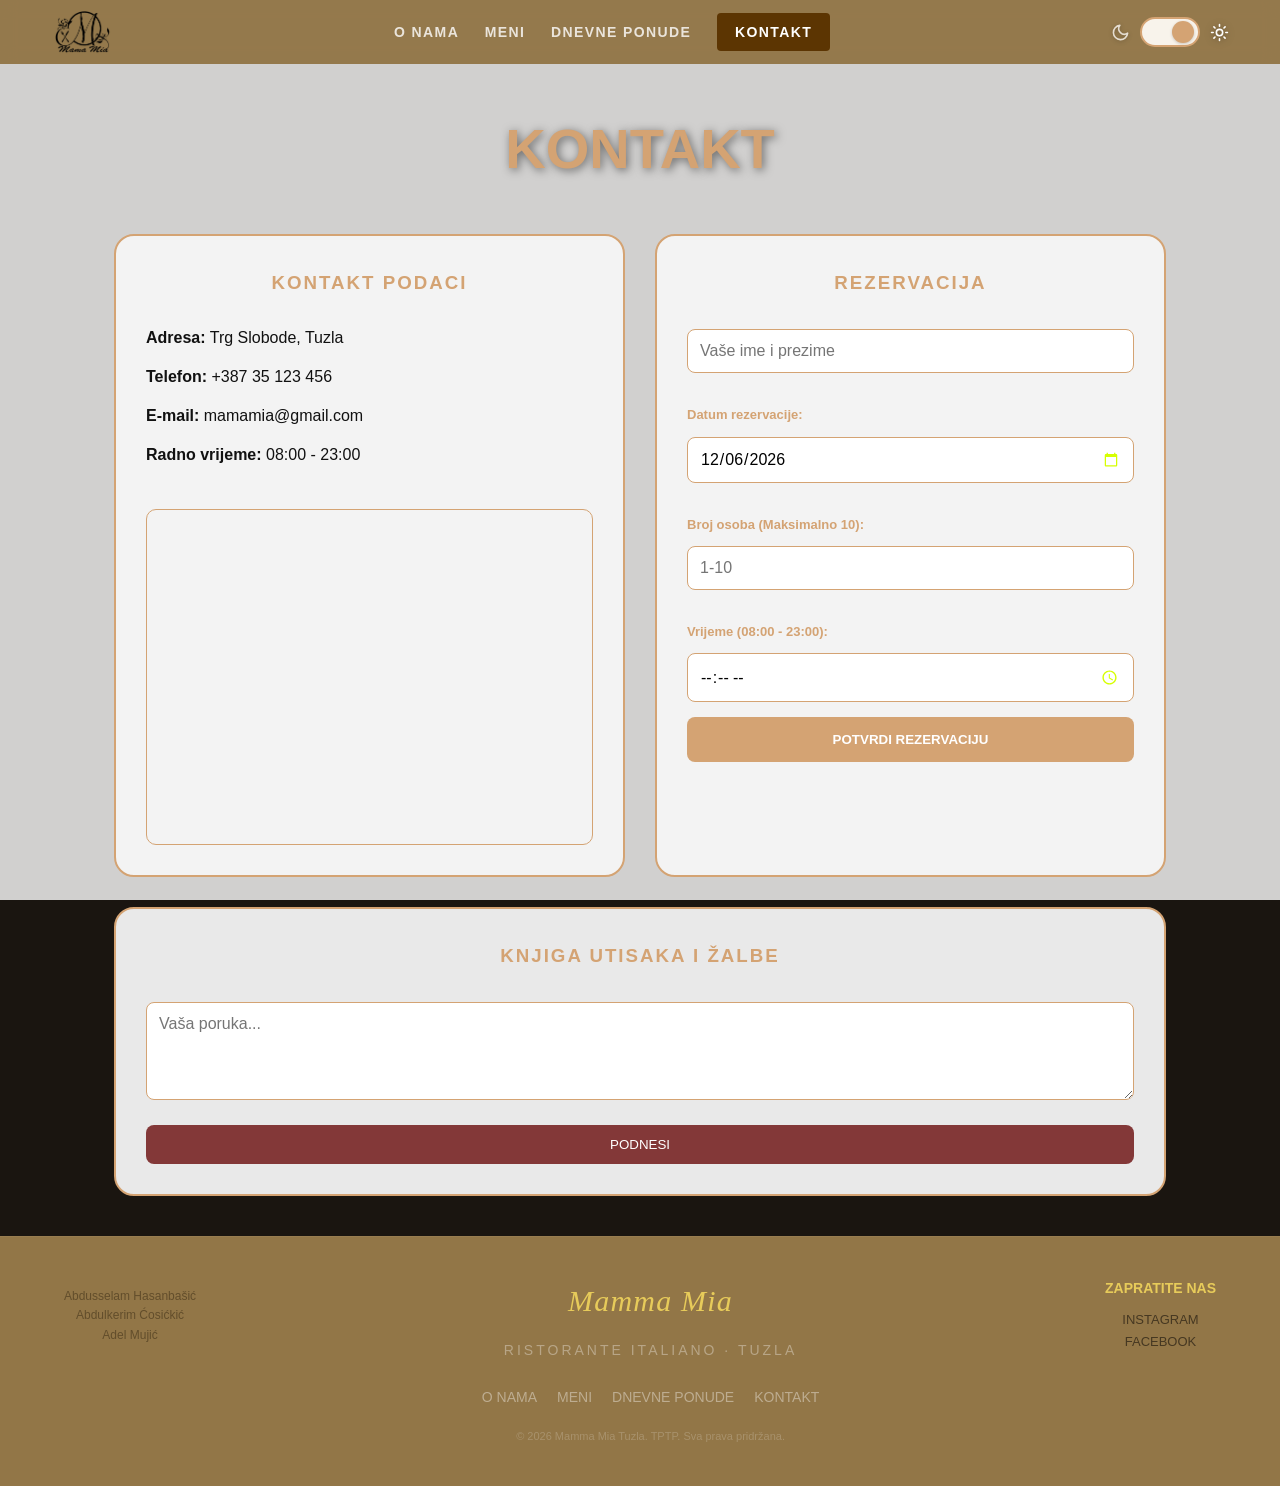
==== commit 886193c1: "Dodana podrška za tamnu i svijetlu temu, unaprijeđena navigacija s hamburger menijem i overlay-om, t" ====
--- a/kontakt.html
+++ b/kontakt.html
@@ -1,38 +1,60 @@
 <!DOCTYPE HTML>
 <html lang = "bs">
 
-    
+    <!-- Stranica kontakt: podaci, rezervacija, utisci; modal za povratne poruke nakon formi. -->
     <head>
         <meta charset="utf-8">
+        <meta name="viewport" content="width=device-width, initial-scale=1.0">
+        <!-- Isti raniji komad kao na drugim stranicama: tema prije prvog crtanja, bez treperenja. -->
+        <script>
+(function(){try{var t=localStorage.getItem('tptp-theme');if(t==='light'||t==='dark')document.documentElement.setAttribute('data-theme',t);}catch(e){}})();
+        </script>
         <link rel="stylesheet" href="css/tptpstil.css">
-        <meta name="viewport" content="width=device-width, initial-scale=1.0">
         <title>Mamma Mia Tuzla</title>
 
     </head>
 
-    <body>
-    <nav>
+    <body class="stranica-kontakt">
+    <!-- Navigacija: kopija kao na index/sadrzaj — izmjene uskladiti na svim stranicama. -->
+    <nav class="glavna-nav" id="glavna-nav" aria-label="Glavna navigacija">
         <div class="nav-logo">
             <a href="index.html"><img src="/images/logo.png" alt="Mamma Mia"></a>
         </div>
-        <ul class="nav-lista">
+
+        <ul class="nav-lista" id="primary-nav">
             <li><a href="index.html">O nama</a></li>
             <li><a href="sadrzaj.html">Meni</a></li>
             <li><a href="index.html#ponude">Dnevne ponude</a></li>
             <li><a href="kontakt.html" class="nav-kontakt">Kontakt</a></li>
         </ul>
-        <div class="prekidac-kontejner">
-            <span id="tema-tekst">Dark Mode</span>
+        <div class="nav-akcije">
+            <button type="button" class="nav-hamburger" id="nav-menu-toggle" aria-expanded="false" aria-controls="primary-nav" aria-label="Otvori meni">
+                <span class="nav-hamburger-line" aria-hidden="true"></span>
+                <span class="nav-hamburger-line" aria-hidden="true"></span>
+                <span class="nav-hamburger-line" aria-hidden="true"></span>
+            </button>
+            <div class="prekidac-kontejner prekidac-tema">
+            <svg class="toggle-ikon toggle-ikon-mjesec" xmlns="http://www.w3.org/2000/svg" width="19" height="19" viewBox="0 0 24 24" aria-hidden="true" focusable="false">
+                <path fill="none" stroke="currentColor" stroke-width="2" stroke-linecap="round" stroke-linejoin="round" d="M21 12.79A9 9 0 1 1 11.21 3a7 7 0 0 0 9.79 9.79z"/>
+            </svg>
             <button id="theme-toggle" class="toggle-switch" type="button" aria-label="Promijeni temu">
                 <span class="krug"></span>
             </button>
+            <svg class="toggle-ikon toggle-ikon-sunce" xmlns="http://www.w3.org/2000/svg" width="19" height="19" viewBox="0 0 24 24" aria-hidden="true" focusable="false">
+                <circle cx="12" cy="12" r="4" fill="none" stroke="currentColor" stroke-width="2"/>
+                <path fill="none" stroke="currentColor" stroke-width="2" stroke-linecap="round" d="M12 2v2M12 20v2M4.93 4.93l1.41 1.41M17.66 17.66l1.41 1.41M2 12h2M20 12h2M4.93 19.07l1.41-1.41M17.66 6.34l1.41-1.41"/>
+            </svg>
+        </div>
         </div>
     </nav>
+    <div class="nav-overlay" id="nav-overlay" hidden aria-hidden="true"></div>
 
-    <main class="glavni-kontejner" style="min-height: 100vh; padding-top: 100px;">
+    <!-- Glavni sadržaj: naslov, dvije kutije u gornjem redu, donja zona za utiske. -->
+    <main class="glavni-kontejner kontakt-main">
        
        <h1 class="naslov">KONTAKT</h1>
 
+        <!-- Gornji red: lijevo kontakt + mapa, desno forma rezervacije (obrađuje je tptpskripte.js). -->
         <div class="GORNJI">
             <div class="kutija">
                 <h3>KONTAKT PODACI</h3>
@@ -47,7 +69,7 @@
                 </div>
             </div>
 
-            
+            <!-- Rezervacija: id polja moraju odgovarati onome što JS očekuje (ime, inputDatum, inputOsobe, inputVrijeme). -->
                 <div class="kutija">
     <h3>REZERVACIJA </h3>
     <form id="formaRezervacija"> <input type="text" id="ime" placeholder="Vaše ime i prezime" required>
@@ -68,6 +90,7 @@
 
         </div>
 
+        <!-- Donji blok: knjiga utisaka; šalju se poruke u modal nakon preventDefault na submitu. -->
         <div class="donji">
             <div class="kutija">
                 <h3>KNJIGA UTISAKA I ŽALBE</h3>
@@ -90,6 +113,7 @@
 
 
     <footer>
+    <!-- Podnožje: ista struktura kao na drugim stranicama; pogledati komentar o sidrima uz linkove. -->
 
     <ul class="footer-imena">
         <li>Abdusselam Hasanbašić</li>
@@ -101,6 +125,7 @@
     <div class="footer-logo">Mamma Mia</div>
     <div class="footer-tag">Ristorante Italiano · Tuzla</div>
     <div class="footer-linkovi">
+      <!-- Sidro treba tačan id: na index.html su o-nama i ponude; lokalni #O nama / #Ponude ne otvaraju sekcije ni ovdje ni tamo dok se ne usklade. -->
       <a href="#O nama">O nama</a>
       <a href="sadrzaj.html">Meni</a>
       <a href="#Ponude">Dnevne ponude</a>
@@ -120,10 +145,10 @@
       </div>
     
  </footer>
- 
+
+    <!-- Modal za kratke poruke (rezervacija / utisak); prikaz i sakrivanje rade funkcije iz tptpskripte.js. -->
     <div id="mojModal" class="modal">
         <div class="modal-sadrzaj">
-            <div id="modalIkona" class="modal-ikona"></div>
             <h2 id="modalNaslov">Naslov</h2>
             <p id="modalPoruka">Poruka ide ovdje.</p>
             <button class="btn-zatvori" onclick="zatvoriModal()">U REDU</button>
@@ -131,6 +156,7 @@
     </div>
 
 
+  <!-- Skripta: validacija formi, modal, tema i hamburger (dio logike pasivan ako element ne postoji na stranici). -->
   <script src="js/tptpskripte.js"></script>
   
 
--- a/css/tptpstil.css
+++ b/css/tptpstil.css
@@ -1,80 +1,375 @@
+/**
+ * tptpstil.css — zajednički izgled sajta restorana Mamma Mia (naslovnica, meni, kontakt).
+ *
+ * Približan raspored:
+ * 1) Globalni reset, varijable u :root i izbor teme (data-theme + prefers-color-scheme).
+ * 2) Fiksna navigacija, mobilni „ladica“ meni i zatamnjujući overlay.
+ * 3) Naslovnica: punoekranski hero (.pocetna), sekcija O nama sa slajderom, ponude, mapa, podnožje.
+ * 4) Stranica kontakt: dodatne varijable, pozadina, raspored kutija, forme, modal.
+ * 5) Stranica meni (sadrzaj): hero, tabovi preko skrivenih radio dugmadi (bez JS), dodatni blokovi (tabela, galerija, mapa sličica, liste).
+ *
+ * Komentari su namjenski na nivou sekcija, ne uz svaku pojedinačnu deklaraciju.
+ *
+ * Autorstvo po blokovima (TPTP, troje u timu): prettražiti oznake ABDUSSELAM, ABDULKERIM, ADEL.
+ */
+
+/* ---------- ABDUSSELAM: zajednički reset / :root, tema na <html>, tijelo, navigacija, naslovnica, podnožje ---------- */
 *, *::before, *::after { margin: 0; padding: 0; box-sizing: border-box; }
 :root {
+/* Visina fiksne trake i boje akcenta / dugmadi za naslovnicu */
+--nav-height: 4rem;
 --dugme: #5c3502;
 --dugmehover: #dbad2d;
 --toplabijela: #FDF9F4;
 --rezervacija: #E8BE6A;
 
   
+  /* Akcentna crvena i tamne neutralne nijanse (tekst, blokovi) */
   --crvena: #C4603A;
 
   
   --slajderpoz: #2C2416;
   --siva: #7A6E61;
 
+  /* Zlatni akcenti i granice */
   --gold: #C9973A;
   --gold-light: #E8BE6A;
 
   --border: rgba(44,36,22,0.12);
-
-}
-
-html { scroll-behavior: smooth; }
+  --terracotta-light: #e8a090;
+
+}
+
+/* Glatko skrolovanje na interna sidra; color-scheme daje pregledniku smjernicu za UI u svijetloj/tamnoj paleti. */
+html {
+  scroll-behavior: smooth;
+  color-scheme: light dark;
+}
+
+/* Hijerarhija teme: eksplicitni data-theme na <html> ima prednost; inače :not([data-theme]) prati prefers-color-scheme. */
+html[data-theme="light"] {
+  color-scheme: light;
+}
+
+html[data-theme="dark"] {
+  color-scheme: dark;
+}
+
+@media (prefers-color-scheme: light) {
+  html:not([data-theme]) {
+    color-scheme: light;
+  }
+}
+
+@media (prefers-color-scheme: dark) {
+  html:not([data-theme]) {
+    color-scheme: dark;
+  }
+}
 
 body {
   font-family: 'Lato', sans-serif;
   background: white;
 }
 
-nav {
+/* ---------- Glavna navigacija: mreža na širokim ekranima, „ladica“ ispod 961px ---------- */
+.glavna-nav {
   position: fixed;
-  top: 0; left: 0; right: 0;
-  z-index: 100; 
+  top: 0;
+  left: 0;
+  right: 0;
+  z-index: 100;
   background: rgba(146, 118, 71, 0.96);
   backdrop-filter: blur(8px);
-  display: flex;
   align-items: center;
-  justify-content: flex-start;
-  padding: 0 5%;
-  height: 70px;
-  gap: 16px;
-}
-
-/* Logo lijevo, linkovi vizuelno centrirani, tema desno */
+  gap: clamp(8px, 1.5vw, 18px);
+  padding: 0.35rem clamp(12px, 4vw, 5%);
+  min-height: var(--nav-height);
+  box-sizing: border-box;
+}
+
 .nav-logo {
   flex-shrink: 0;
   position: relative;
   z-index: 2;
-}
-
-.nav-lista {
-  position: absolute;
-  left: 50%;
-  transform: translateX(-50%);
   display: flex;
-  gap: 30px;
-  list-style: none;
-  white-space: nowrap;
-  max-width: 70vw;
-  overflow-x: auto;
-  scrollbar-width: none;
-  -ms-overflow-style: none;
-}
-
-.nav-lista::-webkit-scrollbar {
-  display: none;
-}
-
-.prekidac-kontejner {
-  margin-left: auto;
+  align-items: center;
+  min-width: 0;
+}
+
+.nav-akcije {
+  display: flex;
+  align-items: center;
+  gap: 10px;
   flex-shrink: 0;
   position: relative;
   z-index: 2;
+}
+
+.nav-lista {
+  display: flex;
+  align-items: center;
+  gap: clamp(12px, 2vw, 28px);
+  list-style: none;
+  margin: 0;
+  padding: 0;
+  min-width: 0;
+  scrollbar-width: none;
+  -ms-overflow-style: none;
+}
+
+.nav-lista::-webkit-scrollbar {
+  display: none;
+}
+
+.prekidac-kontejner {
+  margin-left: 0;
+  flex-shrink: 0;
+  position: relative;
   color: rgba(255, 255, 255, 0.92);
 }
 
-body.light-mode nav .prekidac-kontejner {
-  color: rgba(255, 255, 255, 0.92);
+.glavna-nav .toggle-switch {
+  appearance: none;
+  -webkit-appearance: none;
+  font: inherit;
+}
+
+@media (min-width: 961px) {
+  .glavna-nav {
+    display: grid;
+    grid-template-columns: auto minmax(0, 1fr) auto;
+  }
+
+  .nav-logo {
+    grid-column: 1;
+  }
+
+  .nav-lista {
+    grid-column: 2;
+    position: static;
+    transform: none;
+    visibility: visible;
+    pointer-events: auto;
+    flex-direction: row;
+    justify-content: center;
+    align-items: center;
+    white-space: nowrap;
+    height: auto;
+    width: auto;
+    max-height: none;
+    padding: 0;
+    margin: 0;
+    background: transparent;
+    box-shadow: none;
+    border: none;
+    overflow-x: auto;
+    overflow-y: visible;
+  }
+
+  .nav-akcije {
+    grid-column: 3;
+    justify-self: end;
+  }
+
+  .nav-hamburger {
+    display: none !important;
+  }
+
+  .nav-lista li {
+    border-bottom: none;
+  }
+
+  .nav-lista a {
+    font-size: 14px;
+    letter-spacing: 1.4px;
+  }
+
+  /* Bez :not bi padding:0 na svim <a> pregazio .nav-kontakt (niža specifičnost). */
+  .nav-lista a:not(.nav-kontakt) {
+    padding: 0;
+  }
+
+  .nav-lista a.nav-kontakt {
+    padding: 7.5px 18px;
+  }
+
+  .nav-kontakt {
+    margin: 0;
+    text-align: inherit;
+  }
+}
+
+@media (max-width: 960px) {
+  .glavna-nav {
+    display: flex;
+    flex-wrap: nowrap;
+    justify-content: flex-start;
+  }
+
+  .nav-logo {
+    flex-shrink: 0;
+    margin-right: auto;
+  }
+
+  .nav-akcije {
+    display: flex;
+    align-items: center;
+    gap: 10px;
+    flex-shrink: 0;
+    margin-left: 0;
+  }
+
+  .nav-hamburger {
+    display: inline-flex;
+  }
+
+  .nav-lista {
+    display: flex;
+    flex: 0 0 0;
+    min-width: 0;
+    max-width: 0;
+    overflow: hidden;
+    position: fixed;
+    top: var(--nav-height);
+    right: 0;
+    width: min(20rem, 88vw);
+    height: calc(100dvh - var(--nav-height));
+    max-height: calc(100vh - var(--nav-height));
+    z-index: 102;
+    flex-direction: column;
+    align-items: stretch;
+    justify-content: flex-start;
+    gap: 0;
+    padding: 0.75rem 0 1.25rem;
+    margin: 0;
+    list-style: none;
+    white-space: normal;
+    overflow-x: hidden;
+    overflow-y: auto;
+    -webkit-overflow-scrolling: touch;
+    background: rgba(52, 40, 24, 0.98);
+    border-left: 1px solid rgba(255, 255, 255, 0.08);
+    box-shadow: -12px 0 32px rgba(0, 0, 0, 0.25);
+    transform: translateX(100%);
+    visibility: hidden;
+    pointer-events: none;
+    transition: transform 0.28s ease, visibility 0.28s ease;
+  }
+
+  /* pointer-events se ne nasljeđuje — linkovi bi inače i dalje primali klik dok je meni vizualno zatvoren */
+  body:not(.nav-menu-open) .nav-lista,
+  body:not(.nav-menu-open) .nav-lista * {
+    pointer-events: none !important;
+  }
+
+  body.nav-menu-open .nav-lista {
+    transform: translateX(0);
+    visibility: visible;
+    pointer-events: auto;
+    max-width: min(20rem, 88vw);
+    overflow-x: hidden;
+    overflow-y: auto;
+  }
+
+  body.nav-menu-open .nav-lista a {
+    pointer-events: auto;
+  }
+
+  .nav-lista li {
+    border-bottom: 1px solid rgba(255, 255, 255, 0.07);
+  }
+
+  .nav-lista a {
+    display: block;
+    padding: 1rem 1.35rem;
+    font-size: 15px;
+    letter-spacing: 0.1em;
+  }
+
+  .nav-kontakt {
+    margin: 1rem 1.35rem 0.5rem;
+    text-align: center;
+    padding: 0.65rem 1rem !important;
+  }
+}
+
+.nav-overlay {
+  position: fixed;
+  inset: 0;
+  top: var(--nav-height);
+  /* Z-index ispod .glavna-nav (100): inače overlay kao sibling prekriva cijelu traku uključujući izvučeni meni */
+  z-index: 99;
+  background: rgba(14, 11, 8, 0.58);
+  cursor: pointer;
+}
+
+.nav-overlay[hidden] {
+  display: none !important;
+}
+
+.nav-overlay:not([hidden]) {
+  display: block;
+}
+
+body.nav-menu-open {
+  overflow: hidden;
+}
+
+@media (prefers-reduced-motion: reduce) {
+  .nav-lista {
+    transition: none;
+  }
+
+  .nav-hamburger-line {
+    transition: none;
+  }
+}
+
+.nav-hamburger {
+  flex-direction: column;
+  justify-content: center;
+  align-items: center;
+  gap: 6px;
+  width: 44px;
+  height: 44px;
+  padding: 0;
+  border: none;
+  border-radius: 10px;
+  background: rgba(0, 0, 0, 0.22);
+  color: rgba(255, 255, 255, 0.95);
+  cursor: pointer;
+  transition: background 0.2s ease;
+}
+
+.nav-hamburger:hover {
+  background: rgba(0, 0, 0, 0.35);
+}
+
+.nav-hamburger:focus-visible {
+  outline: 2px solid var(--gold-light, #e8be6a);
+  outline-offset: 2px;
+}
+
+.nav-hamburger-line {
+  display: block;
+  width: 22px;
+  height: 2px;
+  border-radius: 1px;
+  background: currentColor;
+  transition: transform 0.28s ease, opacity 0.28s ease;
+}
+
+body.nav-menu-open .nav-hamburger-line:nth-child(1) {
+  transform: translateY(8px) rotate(45deg);
+}
+
+body.nav-menu-open .nav-hamburger-line:nth-child(2) {
+  opacity: 0;
+}
+
+body.nav-menu-open .nav-hamburger-line:nth-child(3) {
+  transform: translateY(-8px) rotate(-45deg);
 }
 
 .nav-logo .nav-logo-tekst {
@@ -89,11 +384,15 @@
   display: inline-flex;
   align-items: center;
   text-decoration: none;
+  line-height: 0;
 }
 
 .nav-logo img {
-  height: 65px;
+  display: block;
+  height: clamp(32px, 4.5vw, 44px);
   width: auto;
+  max-width: min(132px, 30vw);
+  object-fit: contain;
 }
 
 .nav-lista a {
@@ -109,6 +408,7 @@
 .nav-lista a:hover { color: rgb(219, 173, 45); }
 
 .nav-kontakt {
+  display: inline-block;
   background: rgb(92, 53, 2);
   color: #fff !important;
   padding: 7.5px 18px;
@@ -126,7 +426,7 @@
 
 
 
-/*-----------------------------------------------------------------------------------*/
+/* === Naslovnica: punoekranski hero ispod navigacije (.pocetna) === */
 .pocetna {
   min-height: 100vh;
   background:
@@ -266,15 +566,49 @@
   color: var(--rezervacija);
 }
 
-/*-----------------------------------------------------------------------------------*/
+/* Glavni blok ispod heroa: bez min-height da se ne stvara praznina ispod kratkog sadržaja */
+body.stranica-index .index-main {
+  padding: 0;
+  min-height: 0;
+  display: block;
+}
+
 .o-nama { 
   background: var(--toplabijela); 
+  padding: clamp(3.5rem, 8vw, 6.5rem) 5% clamp(4rem, 9vw, 7rem);
+}
+
+body.stranica-index .o-nama .oznaka-sekcije {
+  font-size: 11px;
+  letter-spacing: 0.28em;
+  text-transform: uppercase;
+  color: var(--gold);
+  margin-bottom: 0.875rem;
+}
+
+body.stranica-index .o-nama .naslov-sekcije {
+  font-family: 'Playfair Display', serif;
+  font-size: clamp(1.65rem, 4vw, 2.45rem);
+  font-weight: 700;
+  color: var(--slajderpoz);
+  line-height: 1.2;
+  margin-bottom: 1.35rem;
+}
+
+html[data-theme="dark"] body.stranica-index .o-nama .naslov-sekcije {
+  color: #f0e6d8;
+}
+
+@media (prefers-color-scheme: dark) {
+  html:not([data-theme]) body.stranica-index .o-nama .naslov-sekcije {
+    color: #f0e6d8;
+  }
 }
 
 .o-nama-mreza {
   display: grid;
   grid-template-columns: 1fr 1fr;
-  gap: 80px;
+  gap: clamp(2rem, 5vw, 4rem);
   align-items: center;
   max-width: 1200px;
   margin: 0 auto;
@@ -284,15 +618,19 @@
   font-size: 16px;
   color: var(--siva);
   line-height: 1.9;
-  margin-bottom: 20px;
+  margin-bottom: 1.15rem;
+}
+
+.o-nama-tekst p:last-of-type {
+  margin-bottom: 0;
 }
 
 
 .o-nama-statistika {
   display: grid;
   grid-template-columns: 1fr 1fr;
-  gap: 24px;
-  margin-top: 40px;
+  gap: 1.25rem 1.5rem;
+  margin-top: clamp(2rem, 4vw, 2.75rem);
 }
 
 .stat-kartica {
@@ -316,7 +654,7 @@
   text-transform: uppercase;
 }
 
-/* slideshow */
+/* Kontejner slajda: apsolutno pozicionirani .slajd preklapaju se; .aktivno određuje vidljivost */
 .o-nama-vizualno {
   position: relative;
   overflow: hidden;
@@ -399,27 +737,51 @@
 .slajd-prethodna { left: 12px; }
 .slajd-sljedeca { right: 12px; }
 
-
-
-/*-----------------------------------------------------------------------------------*/
-/*-----------------------------------------------------------------------------------*/
-
-/* =====================
-   DNEVNE PONUDE
-===================== */
- 
+@media (max-width: 900px) {
+  .o-nama-mreza {
+    grid-template-columns: 1fr;
+    gap: 2.25rem;
+  }
+
+  body.stranica-index .o-nama-vizualno {
+    order: -1;
+    max-width: min(100%, 400px);
+    margin-inline: auto;
+  }
+}
+
+
+
+/* === Sekcija dnevnih ponuda (tamna podloga, kartice) === */
 .ponude {
   background: var(--slajderpoz);
   color: #fff;
-  padding: 100px 5%; 
-  padding-top: 70px;
-  margin-bottom: 60px;
+  padding: clamp(3.5rem, 7vw, 6.25rem) 5%;
+  margin-bottom: 0;
 }
  
 .ponude-naslov {
   max-width: 1200px;
-  margin: 0 auto 64px auto;
+  margin: 0 auto clamp(2rem, 4vw, 3rem);
   text-align: center;
+}
+
+.ponude-naslov .linija {
+  display: inline-block;
+  width: 36px;
+  height: 1px;
+  background: currentColor;
+  opacity: 0.45;
+  vertical-align: middle;
+}
+
+body.stranica-index .ponude-naslov .naslov-sekcije {
+  font-family: 'Playfair Display', serif;
+  font-size: clamp(1.65rem, 4vw, 2.45rem);
+  font-weight: 700;
+  line-height: 1.2;
+  margin-top: 0.35rem;
+  color: inherit;
 }
 
 .ponuda-naslov-tekst a
@@ -435,6 +797,17 @@
   grid-template-columns: 1fr 1fr 1fr;
   gap: 2px;
 }
+
+body.stranica-index .ponude-mreza {
+  gap: clamp(14px, 2.2vw, 22px);
+}
+
+@media (max-width: 900px) {
+  .ponude-mreza {
+    grid-template-columns: 1fr;
+    max-width: 36rem;
+  }
+}
  
 .ponuda-kartica {
   background: rgba(255,255,255,0.03);
@@ -519,13 +892,14 @@
 
 
 
-/*-----------------------------------------------------------------------------------*/
-
+/* === Ugrađena mapa ispod ponuda (širina kontejnera, omjer stranica iframa) === */
 .lokacija-sekcija {
-  padding-top: 30px;    /* Odmiče mapu od tamne sekcije iznad nje */
-  padding-bottom: 60px; /* Odmiče mapu od samog dna footera */
+  padding-top: clamp(2.25rem, 5vw, 3.5rem);
+  padding-bottom: clamp(2.5rem, 5vw, 4rem);
+  padding-left: 5%;
+  padding-right: 5%;
   max-width: 1450px;
-  margin: 0 auto;       /* Centriranje cijelog bloka sa mapom */
+  margin: 0 auto;
 }
 
 .full-aside iframe {
@@ -534,7 +908,7 @@
 }
 
 
-/*-----------------------------------------------------------------------------------*/
+/* === Podnožje: tri kolone na širokim ekranima, na mobilnom redoslijed iz media query-a === */
 footer {
   background: rgba(146, 118, 71);
   display: flex;
@@ -699,20 +1073,12 @@
 
 
 
-/*
-///////////////////////////////////////////////////////////////////////////////////////////////////////////////////////////////////////////////////////////
-/////////////////////////////////////////////////////////////////////////////////////////////////////////////////////////////////////////////////////////////////
-//////////////////////////////////*/
-
-
-
-
-
-
-
-/* ABDUSSELAM */
-
-/* HERO SLIKE */
+
+
+
+
+
+/* === ABDUSSELAM: alternativni punoekranski hero sa <img> umjesto CSS pozadine (.hero-slika-*) === */
 .hero-slika-kontejner {
   position: relative;
   width: 100%;
@@ -763,7 +1129,7 @@
 
 
 
-/* KONTAKT CSS*/
+/* === ABDULKERIM: stranica kontakt — dodatne varijable u drugom :root bloku (pozadina „staklo“, obrub, tekst) === */
 :root {
     --zlatna: #d4a373;
     --bela-linija: #ffffff;
@@ -771,66 +1137,195 @@
     --tekst: #ffffff;
 }
 
-.light-mode {
+/* Svijetla mapa boja za kontakt kada je aktivna svijetla tema ili OS preferira svijetlo */
+html[data-theme="light"] {
     --staklo: rgba(245, 245, 245, 0.95);
     --bela-linija: #d4a373;
     --tekst: #111111;
 }
 
+@media (prefers-color-scheme: light) {
+    html:not([data-theme]) {
+        --staklo: rgba(245, 245, 245, 0.95);
+        --bela-linija: #d4a373;
+        --tekst: #111111;
+    }
+}
+
 * { box-sizing: border-box; margin: 0; padding: 0; }
 
-body {
-    background-image: linear-gradient(rgba(0,0,0,0.8), rgba(0,0,0,0.8)), url('https://images.unsplash.com/photo-1517248135467-4c7edcad34c4?w=1500');
+body.stranica-kontakt {
+    /* Tamni sloj iznad fotografije — pojedinačna svojstva (ne skraćenica background) da kasnija pravila ne obrišu sliku */
+    background-color: #1a1510;
+    background-image: linear-gradient(rgba(0, 0, 0, 0.72), rgba(0, 0, 0, 0.78)), url('https://images.unsplash.com/photo-1517248135467-4c7edcad34c4?w=1500');
     background-size: cover;
     background-attachment: fixed;
+    background-repeat: no-repeat;
+    background-position: center;
     color: white;
     font-family: 'Segoe UI', sans-serif;
     transition: 0.5s;
     min-height: 100vh;
 }
 
-body.light-mode {
+/* Eksplicitno tamna podloga za kontakt čak i ako druga pravila ili OS daju konfliktne upute */
+html[data-theme="dark"] body.stranica-kontakt {
+    background-color: #1a1510;
+    background-image: linear-gradient(rgba(0, 0, 0, 0.72), rgba(0, 0, 0, 0.78)), url('https://images.unsplash.com/photo-1517248135467-4c7edcad34c4?w=1500') !important;
+}
+
+html[data-theme="light"] body.stranica-kontakt {
     background-image: linear-gradient(rgba(255,255,255,0.8), rgba(255,255,255,0.8)), url('https://images.unsplash.com/photo-1517248135467-4c7edcad34c4?w=1500') !important;
 }
 
-/* GORNJI */
+@media (prefers-color-scheme: light) {
+    html:not([data-theme]) body.stranica-kontakt {
+        background-image: linear-gradient(rgba(255,255,255,0.8), rgba(255,255,255,0.8)), url('https://images.unsplash.com/photo-1517248135467-4c7edcad34c4?w=1500') !important;
+    }
+}
+
+/* Kontakt: dodatni selektor .gornji; u HTML-u se za raspored koristi klasa .GORNJI (definisana kasnije). */
 .gornji { 
      display: flex;
      justify-content: flex-end;
       padding: 20px 50px; 
     }
-.prekidac-kontejner { 
-     display: flex;
-     align-items: center; 
-     gap: 10px;
-      font-weight: bold; }
-.light-mode .prekidac-kontejner { color: #111; }
+.prekidac-kontejner {
+    display: flex;
+    align-items: center;
+}
+html[data-theme="light"] .prekidac-kontejner { color: #111; }
+html[data-theme="light"] nav .prekidac-kontejner { color: rgba(255, 255, 255, 0.92); }
+
+@media (prefers-color-scheme: light) {
+    html:not([data-theme]) .prekidac-kontejner { color: #111; }
+    html:not([data-theme]) nav .prekidac-kontejner { color: rgba(255, 255, 255, 0.92); }
+}
+
+.prekidac-kontejner.prekidac-tema {
+    gap: 10px;
+}
 
 .toggle-switch {
-         width: 60px;
-         height: 30px;
-         background: #333; 
-         border-radius: 20px;
-         border: 2px solid var(--bela-linija);
-         position: relative; 
-         cursor: pointer;
-          transition: 0.4s;
-         }
+    width: 60px;
+    height: 30px;
+    padding: 0;
+    margin: 0;
+    box-sizing: border-box;
+    background: #333;
+    border-radius: 20px;
+    border: 2px solid var(--bela-linija);
+    position: relative;
+    cursor: pointer;
+    transition: background 0.4s ease, border-color 0.3s ease;
+    flex-shrink: 0;
+}
+
+html[data-theme="light"] .toggle-switch {
+    background: rgba(253, 249, 244, 0.95);
+}
+
+@media (prefers-color-scheme: light) {
+    html:not([data-theme]) .toggle-switch {
+        background: rgba(253, 249, 244, 0.95);
+    }
+}
+
+.toggle-switch:focus-visible {
+    outline: 2px solid var(--zlatna);
+    outline-offset: 3px;
+}
+
+.toggle-switch:focus:not(:focus-visible) {
+    outline: none;
+}
+
+.prekidac-tema .toggle-ikon {
+    display: block;
+    flex-shrink: 0;
+    transition: opacity 0.35s ease, color 0.35s ease, filter 0.35s ease;
+}
+
+html[data-theme="dark"] .prekidac-tema .toggle-ikon-mjesec {
+    opacity: 1;
+    color: #f0cfa4;
+    filter: drop-shadow(0 1px 1px rgba(30, 22, 14, 0.55));
+}
+
+html[data-theme="dark"] .prekidac-tema .toggle-ikon-sunce {
+    opacity: 1;
+    color: rgba(255, 253, 248, 0.82);
+    filter: drop-shadow(0 1px 2px rgba(30, 22, 14, 0.42));
+}
+
+html[data-theme="light"] .prekidac-tema .toggle-ikon-mjesec {
+    opacity: 1;
+    color: rgba(255, 253, 248, 0.78);
+    filter: drop-shadow(0 1px 2px rgba(44, 36, 22, 0.45));
+}
+
+html[data-theme="light"] .prekidac-tema .toggle-ikon-sunce {
+    opacity: 1;
+    color: #ffffff;
+    filter: drop-shadow(0 1px 3px rgba(44, 36, 22, 0.55));
+}
+
 .krug {
-     width: 22px; 
-     height: 22px;
-      background: var(--zlatna);
-       border-radius: 50%;
-        position: absolute; 
-        top: 2px; left: 4px;
-         display: flex;
-          align-items: center;
-           justify-content: center;
-            transition: 0.4s;
-         }
-.light-mode .krug { left: 30px; background: #111; }
-
-/* LAYOUT */
+    width: 22px;
+    height: 22px;
+    background: var(--zlatna);
+    border-radius: 50%;
+    position: absolute;
+    top: 2px;
+    left: 4px;
+    display: flex;
+    align-items: center;
+    justify-content: center;
+    transition: left 0.4s ease, background 0.35s ease;
+    z-index: 1;
+}
+
+html[data-theme="light"] .krug {
+    left: calc(100% - 4px - 22px);
+    background: var(--zlatna);
+    box-shadow: 0 1px 3px rgba(44, 36, 22, 0.22);
+}
+
+@media (prefers-color-scheme: dark) {
+    html:not([data-theme]) .prekidac-tema .toggle-ikon-mjesec {
+        opacity: 1;
+        color: #f0cfa4;
+        filter: drop-shadow(0 1px 1px rgba(30, 22, 14, 0.55));
+    }
+
+    html:not([data-theme]) .prekidac-tema .toggle-ikon-sunce {
+        opacity: 1;
+        color: rgba(255, 253, 248, 0.82);
+        filter: drop-shadow(0 1px 2px rgba(30, 22, 14, 0.42));
+    }
+}
+
+@media (prefers-color-scheme: light) {
+    html:not([data-theme]) .prekidac-tema .toggle-ikon-mjesec {
+        opacity: 1;
+        color: rgba(255, 253, 248, 0.78);
+        filter: drop-shadow(0 1px 2px rgba(44, 36, 22, 0.45));
+    }
+
+    html:not([data-theme]) .prekidac-tema .toggle-ikon-sunce {
+        opacity: 1;
+        color: #ffffff;
+        filter: drop-shadow(0 1px 3px rgba(44, 36, 22, 0.55));
+    }
+
+    html:not([data-theme]) .krug {
+        left: calc(100% - 4px - 22px);
+        background: var(--zlatna);
+        box-shadow: 0 1px 3px rgba(44, 36, 22, 0.22);
+    }
+}
+
+/* Kontakt: glavni kontejner s kutijama i unutrašnji razmak */
 .glavni-kontejner {
      max-width: 1100px;
       margin: 0 auto; 
@@ -876,7 +1371,7 @@
       text-transform: uppercase;
      }
 
-/* FORME */
+/* Kontakt: polja forme, dugmad i oznake */
 .label-stil { 
      display: block;
      margin-top: 15px; 
@@ -896,7 +1391,13 @@
         font-size: 16px; 
         font-family: inherit;
      }
-.light-mode input, .light-mode textarea { background: white; color: black; }
+html[data-theme="light"] input,
+html[data-theme="light"] textarea { background: white; color: black; }
+
+@media (prefers-color-scheme: light) {
+    html:not([data-theme]) input,
+    html:not([data-theme]) textarea { background: white; color: black; }
+}
 
 .DUGME { 
     background: var(--zlatna); 
@@ -930,13 +1431,113 @@
       border-radius: 10px;
        overflow: hidden; 
        border: 1px solid var(--zlatna);
+      position: relative;
+      aspect-ratio: 4 / 3;
+      max-height: min(50vh, 360px);
      }
+
+.google-maps-box iframe {
+    position: absolute;
+    inset: 0;
+    width: 100%;
+    height: 100%;
+    border: 0;
+}
 
 .kontakt-tekst p {
      margin-bottom: 10px;
-}
-
-/* MODAL */
+     overflow-wrap: anywhere;
+}
+
+/* Kontakt: responzivan raspored kutija i ponašanje podnožja na uskim ekranima */
+body.stranica-kontakt .glavni-kontejner.kontakt-main {
+    min-height: 100vh;
+    padding: calc(var(--nav-height) + clamp(1rem, 4vw, 2.5rem)) clamp(0.875rem, 5vw, 1.5rem) clamp(1.5rem, 5vw, 2.5rem);
+}
+
+body.stranica-kontakt .naslov {
+    font-size: clamp(1.85rem, 8vw, 3.5rem);
+    margin-bottom: clamp(1.25rem, 4vw, 2.5rem);
+    padding-inline: 0.25rem;
+}
+
+body.stranica-kontakt .GORNJI {
+    grid-template-columns: minmax(0, 1fr);
+    gap: clamp(1rem, 4vw, 1.75rem);
+}
+
+@media (min-width: 769px) {
+    body.stranica-kontakt .GORNJI {
+        grid-template-columns: 1fr 1fr;
+        gap: clamp(1.25rem, 3vw, 30px);
+    }
+}
+
+@media (max-width: 768px) {
+    body.stranica-kontakt {
+        background-attachment: scroll;
+    }
+
+    body.stranica-kontakt .glavni-kontejner.kontakt-main {
+        max-width: 100%;
+        padding-left: clamp(0.75rem, 4vw, 1rem);
+        padding-right: clamp(0.75rem, 4vw, 1rem);
+    }
+
+    body.stranica-kontakt .kutija {
+        padding: clamp(1rem, 4vw, 1.5rem);
+        border-radius: 14px;
+    }
+
+    body.stranica-kontakt .kutija h3 {
+        letter-spacing: 0.12em;
+        font-size: clamp(0.95rem, 3.5vw, 1rem);
+        line-height: 1.35;
+    }
+
+    body.stranica-kontakt .google-maps-box {
+        margin-top: clamp(1.25rem, 4vw, 2rem);
+        max-height: min(42vh, 280px);
+        min-height: 180px;
+    }
+
+    body.stranica-kontakt .donji {
+        margin-top: clamp(1rem, 3vw, 1.5rem);
+    }
+
+    body.stranica-kontakt .DUGME {
+        font-size: clamp(0.75rem, 3.2vw, 0.9rem);
+        letter-spacing: 0.06em;
+        padding: 0.9rem 0.75rem;
+    }
+
+    body.stranica-kontakt .modal-sadrzaj {
+        width: min(100% - 2rem, 24rem);
+        margin: 25vh auto auto;
+        padding: clamp(1.25rem, 5vw, 2rem);
+    }
+
+    body.stranica-kontakt footer {
+        flex-direction: column;
+        align-items: center;
+        gap: 1.75rem;
+    }
+
+    body.stranica-kontakt .footer-imena {
+        order: 2;
+        margin-top: 0;
+    }
+
+    body.stranica-kontakt .footer-sredina {
+        order: 1;
+    }
+
+    body.stranica-kontakt .footer-desno {
+        order: 3;
+    }
+}
+
+/* Modalni prozor (poruke nakon forme) — cijeli ekran zaslon + središnja kartica */
 .modal {
      display: none;
       position: fixed;
@@ -959,10 +1560,17 @@
          color: white;
           animation: pop 0.4s cubic-bezier(0.175, 0.885, 0.32, 1.275);
          }
-.light-mode .modal-sadrzaj {
+html[data-theme="light"] .modal-sadrzaj {
      background: white; 
      color: black;
      }
+
+@media (prefers-color-scheme: light) {
+    html:not([data-theme]) .modal-sadrzaj {
+        background: white;
+        color: black;
+    }
+}
 .btn-zatvori {
      background: var(--zlatna);
       border: none;
@@ -1016,8 +1624,7 @@
 
 
 
-/* ADEL */
- 
+/* ---------- ADEL: dodatni reset, `body`, naslovnica po temi, cijela stranica meni (tabovi, detalji, galerija, liste, mapa sličice) ---------- */
 * {
     margin: 0;
     padding: 0;
@@ -1027,16 +1634,506 @@
 
 body {
     font-family: Arial, sans-serif;
-    background: white;
+    /* Samo boja teksta — puna skraćenica background bi uklonila pozadinsku sliku s višeg nivoa */
+    background-color: white;
     color: #333;
     line-height: 1.6;
 }
 
+@media (prefers-color-scheme: dark) {
+    html:not([data-theme]) body.stranica-kontakt {
+        background-color: #1a1510;
+    }
+}
+
+/* Naslovnica (.stranica-index): pozadina i boje teksta po temi, bez kontaktovog punoekranskog heroa */
+body.stranica-index {
+    font-family: 'Lato', sans-serif;
+    line-height: 1.6;
+    background-color: var(--toplabijela);
+    background-image: none;
+    color: #3a332b;
+    min-height: 100vh;
+}
+
+html[data-theme="dark"] body.stranica-index {
+    background-color: #14110e;
+    color: rgba(253, 249, 244, 0.9);
+}
+
+html[data-theme="light"] body.stranica-index {
+    background-color: var(--toplabijela);
+    color: #3a332b;
+}
+
+@media (prefers-color-scheme: dark) {
+    html:not([data-theme]) body.stranica-index {
+        background-color: #14110e;
+        color: rgba(253, 249, 244, 0.9);
+    }
+}
+
+@media (prefers-color-scheme: light) {
+    html:not([data-theme]) body.stranica-index {
+        background-color: var(--toplabijela);
+        color: #3a332b;
+    }
+}
+
+html[data-theme="light"] .pocetna {
+    background:
+        linear-gradient(rgba(0, 0, 0, 0.38), rgba(0, 0, 0, 0.52)),
+        url('/images/index_pocetna.jpg') center/cover no-repeat;
+}
+
+@media (prefers-color-scheme: light) {
+    html:not([data-theme]) .pocetna {
+        background:
+            linear-gradient(rgba(0, 0, 0, 0.38), rgba(0, 0, 0, 0.52)),
+            url('/images/index_pocetna.jpg') center/cover no-repeat;
+    }
+}
+
+html[data-theme="dark"] body.stranica-index .o-nama {
+    background: #1e1914;
+}
+
+html[data-theme="dark"] body.stranica-index .o-nama-tekst p {
+    color: rgba(253, 249, 244, 0.78);
+}
+
+html[data-theme="dark"] body.stranica-index .stat-broj {
+    color: var(--gold-light);
+}
+
+html[data-theme="dark"] body.stranica-index .stat-opis {
+    color: rgba(253, 249, 244, 0.48);
+}
+
+@media (prefers-color-scheme: dark) {
+    html:not([data-theme]) body.stranica-index .o-nama {
+        background: #1e1914;
+    }
+
+    html:not([data-theme]) body.stranica-index .o-nama-tekst p {
+        color: rgba(253, 249, 244, 0.78);
+    }
+
+    html:not([data-theme]) body.stranica-index .stat-broj {
+        color: var(--gold-light);
+    }
+
+    html:not([data-theme]) body.stranica-index .stat-opis {
+        color: rgba(253, 249, 244, 0.48);
+    }
+}
+
+html[data-theme="light"] body.stranica-index .ponude {
+    background: #e8e0d4;
+    color: #2c2416;
+}
+
+html[data-theme="light"] body.stranica-index .ponuda-kartica {
+    background: rgba(255, 255, 255, 0.72);
+    border: 1px solid rgba(44, 36, 22, 0.1);
+}
+
+html[data-theme="light"] body.stranica-index .ponuda-kartica:hover {
+    background: rgba(255, 255, 255, 0.9);
+}
+
+html[data-theme="light"] body.stranica-index .ponuda-naslov-tekst {
+    color: #5c3502;
+}
+
+html[data-theme="light"] body.stranica-index .ponuda-opis {
+    color: rgba(44, 36, 22, 0.65);
+}
+
+html[data-theme="light"] body.stranica-index .ponuda-cijena {
+    color: #a6513d;
+}
+
+html[data-theme="light"] body.stranica-index .ponuda-cijena--kontakt {
+    color: rgba(44, 36, 22, 0.55);
+}
+
+@media (prefers-color-scheme: light) {
+    html:not([data-theme]) body.stranica-index .ponude {
+        background: #e8e0d4;
+        color: #2c2416;
+    }
+
+    html:not([data-theme]) body.stranica-index .ponuda-kartica {
+        background: rgba(255, 255, 255, 0.72);
+        border: 1px solid rgba(44, 36, 22, 0.1);
+    }
+
+    html:not([data-theme]) body.stranica-index .ponuda-kartica:hover {
+        background: rgba(255, 255, 255, 0.9);
+    }
+
+    html:not([data-theme]) body.stranica-index .ponuda-naslov-tekst {
+        color: #5c3502;
+    }
+
+    html:not([data-theme]) body.stranica-index .ponuda-opis {
+        color: rgba(44, 36, 22, 0.65);
+    }
+
+    html:not([data-theme]) body.stranica-index .ponuda-cijena {
+        color: #a6513d;
+    }
+
+    html:not([data-theme]) body.stranica-index .ponuda-cijena--kontakt {
+        color: rgba(44, 36, 22, 0.55);
+    }
+}
+
+html[data-theme="dark"] body.stranica-index .lokacija-sekcija {
+    background: #14110e;
+}
+
+html[data-theme="light"] body.stranica-index .lokacija-sekcija {
+    background: var(--toplabijela);
+}
+
+@media (prefers-color-scheme: dark) {
+    html:not([data-theme]) body.stranica-index .lokacija-sekcija {
+        background: #14110e;
+    }
+}
+
+@media (prefers-color-scheme: light) {
+    html:not([data-theme]) body.stranica-index .lokacija-sekcija {
+        background: var(--toplabijela);
+    }
+}
+
+/* Stranica meni (.stranica-meni): lokalne varijable, razmaci i prilagodba tamnoj/svijetloj temi */
+body.stranica-meni {
+    font-family: 'Lato', sans-serif;
+    line-height: 1.6;
+    min-height: 100vh;
+    background-image: none;
+
+    --meni-page-bg: #ede8e0;
+    --meni-text: #2a241c;
+    --meni-text-muted: #5c534a;
+    --meni-surface: #ffffff;
+    --meni-heading: #7a4e0f;
+    --meni-accent: #b08a57;
+    --meni-border: #d8d0c4;
+    --meni-tab: #f4a261;
+    --meni-tab-hover: #e76f51;
+    --meni-shadow: rgba(44, 36, 22, 0.12);
+    --meni-th-bg: #9a7545;
+    --meni-link: #8b5a00;
+    --meni-link-hover: #e76f51;
+    --meni-hero-scrim: rgba(0, 0, 0, 0.48);
+
+    background-color: var(--meni-page-bg);
+    color: var(--meni-text);
+}
+
+html[data-theme="dark"] body.stranica-meni {
+    --meni-page-bg: #14110e;
+    --meni-text: rgba(253, 249, 244, 0.92);
+    --meni-text-muted: rgba(253, 249, 244, 0.65);
+    --meni-surface: #1e1914;
+    --meni-heading: #e8be6a;
+    --meni-accent: #c9973a;
+    --meni-border: rgba(255, 255, 255, 0.12);
+    --meni-tab: #6b4a1e;
+    --meni-tab-hover: #8a5f28;
+    --meni-shadow: rgba(0, 0, 0, 0.45);
+    --meni-th-bg: #4a3512;
+    --meni-link: #e8be6a;
+    --meni-link-hover: #f0d080;
+    --meni-hero-scrim: rgba(0, 0, 0, 0.55);
+}
+
+html[data-theme="light"] body.stranica-meni {
+    --meni-page-bg: #ede8e0;
+    --meni-text: #2a241c;
+    --meni-text-muted: #5c534a;
+    --meni-surface: #ffffff;
+    --meni-heading: #7a4e0f;
+    --meni-accent: #b08a57;
+    --meni-border: #d8d0c4;
+    --meni-tab: #f4a261;
+    --meni-tab-hover: #e76f51;
+    --meni-shadow: rgba(44, 36, 22, 0.12);
+    --meni-th-bg: #9a7545;
+    --meni-link: #8b5a00;
+    --meni-link-hover: #e76f51;
+    --meni-hero-scrim: rgba(0, 0, 0, 0.42);
+}
+
+@media (prefers-color-scheme: dark) {
+    html:not([data-theme]) body.stranica-meni {
+        --meni-page-bg: #14110e;
+        --meni-text: rgba(253, 249, 244, 0.92);
+        --meni-text-muted: rgba(253, 249, 244, 0.65);
+        --meni-surface: #1e1914;
+        --meni-heading: #e8be6a;
+        --meni-accent: #c9973a;
+        --meni-border: rgba(255, 255, 255, 0.12);
+        --meni-tab: #6b4a1e;
+        --meni-tab-hover: #8a5f28;
+        --meni-shadow: rgba(0, 0, 0, 0.45);
+        --meni-th-bg: #4a3512;
+        --meni-link: #e8be6a;
+        --meni-link-hover: #f0d080;
+        --meni-hero-scrim: rgba(0, 0, 0, 0.55);
+    }
+}
+
+@media (prefers-color-scheme: light) {
+    html:not([data-theme]) body.stranica-meni {
+        --meni-page-bg: #ede8e0;
+        --meni-text: #2a241c;
+        --meni-text-muted: #5c534a;
+        --meni-surface: #ffffff;
+        --meni-heading: #7a4e0f;
+        --meni-accent: #b08a57;
+        --meni-border: #d8d0c4;
+        --meni-tab: #f4a261;
+        --meni-tab-hover: #e76f51;
+        --meni-shadow: rgba(44, 36, 22, 0.12);
+        --meni-th-bg: #9a7545;
+        --meni-link: #8b5a00;
+        --meni-link-hover: #e76f51;
+        --meni-hero-scrim: rgba(0, 0, 0, 0.42);
+    }
+}
+
+body.stranica-meni .sadrzaj-main {
+    padding: 0;
+    max-width: none;
+    margin: 0;
+}
+
+body.stranica-meni .meni {
+    padding: clamp(3rem, 6vw, 5rem) clamp(1rem, 4vw, 2rem);
+    max-width: 72rem;
+    margin-inline: auto;
+}
+
+body.stranica-meni .meni h2 {
+    color: var(--meni-heading);
+    margin-bottom: clamp(1.25rem, 3vw, 2rem);
+}
+
+body.stranica-meni .tabs {
+    margin-bottom: clamp(1.5rem, 3vw, 2rem);
+}
+
+body.stranica-meni .tabs label {
+    background-color: var(--meni-tab);
+    margin: 6px 4px;
+}
+
+body.stranica-meni .tabs label:hover {
+    background-color: var(--meni-tab-hover);
+}
+
+body.stranica-meni .meni .content {
+    display: grid;
+    grid-template-columns: repeat(3, minmax(0, 1fr));
+    gap: clamp(1rem, 2.5vw, 1.5rem);
+}
+
+body.stranica-meni .item {
+    background: var(--meni-surface);
+    box-shadow: 0 4px 18px var(--meni-shadow);
+    margin: clamp(0.75rem, 2vw, 1.25rem) auto;
+    border: 1px solid var(--meni-border);
+}
+
+body.stranica-meni .meni .item {
+    margin: 0;
+    max-width: none;
+    flex-direction: column;
+    align-items: stretch;
+    min-height: 100%;
+}
+
+body.stranica-meni .meni .item img {
+    width: 100%;
+    height: clamp(140px, 22vw, 200px);
+    flex-shrink: 0;
+}
+
+body.stranica-meni .meni .item-info {
+    flex: 1;
+}
+
+@media (max-width: 900px) {
+    body.stranica-meni .meni .content {
+        grid-template-columns: repeat(2, minmax(0, 1fr));
+    }
+}
+
+@media (max-width: 560px) {
+    body.stranica-meni .meni .content {
+        grid-template-columns: 1fr;
+    }
+}
+
+body.stranica-meni .item h3 {
+    color: var(--meni-heading);
+}
+
+body.stranica-meni .item p {
+    color: var(--meni-text-muted);
+}
+
+body.stranica-meni .detalji {
+    padding: clamp(3rem, 7vw, 5.5rem) clamp(1rem, 4vw, 2rem);
+    max-width: 72rem;
+    border-top: 1px solid var(--meni-border);
+}
+
+body.stranica-meni .detalji h2,
+body.stranica-meni .detalji h3 {
+    color: var(--meni-heading);
+}
+
+body.stranica-meni .bookmark-nav {
+    margin-bottom: clamp(1.5rem, 4vw, 2.5rem);
+    display: flex;
+    flex-wrap: wrap;
+    justify-content: center;
+    gap: 0.75rem 1.25rem;
+}
+
+body.stranica-meni .bookmark-nav a {
+    color: var(--meni-link);
+    margin: 0;
+}
+
+body.stranica-meni .bookmark-nav a:hover {
+    color: var(--meni-link-hover);
+}
+
+body.stranica-meni table {
+    background: var(--meni-surface);
+    box-shadow: 0 4px 18px var(--meni-shadow);
+    margin-bottom: clamp(2.5rem, 5vw, 4rem);
+}
+
+body.stranica-meni th,
+body.stranica-meni td {
+    border-color: var(--meni-border);
+    color: var(--meni-text);
+}
+
+body.stranica-meni th {
+    background: var(--meni-th-bg);
+    color: #fff;
+}
+
+body.stranica-meni .gallery {
+    margin-bottom: clamp(2.5rem, 5vw, 4rem);
+    gap: clamp(12px, 2vw, 20px);
+}
+
+body.stranica-meni #tabela,
+body.stranica-meni #galerija,
+body.stranica-meni #lista,
+body.stranica-meni #mapa {
+    margin-bottom: clamp(2rem, 4vw, 3rem);
+}
+
+body.stranica-meni #mapa img {
+    margin-bottom: clamp(2rem, 4vw, 3rem);
+}
+
+body.stranica-meni .lista-kartica {
+    background: var(--meni-surface);
+    box-shadow: 0 6px 20px var(--meni-shadow);
+    border-top-color: var(--meni-accent);
+}
+
+body.stranica-meni .lista-kartica h4 {
+    color: var(--meni-heading);
+}
+
+body.stranica-meni .lista-kartica ul li,
+body.stranica-meni .lista-kartica ul li ul li {
+    color: var(--meni-text-muted);
+}
+
+body.stranica-meni .lista-kartica ul li::marker {
+    color: var(--meni-accent);
+}
+
+body.stranica-meni .lista-kartica ul li ul li::marker {
+    color: var(--meni-text-muted);
+}
+
+body.stranica-meni .top-link a {
+    color: var(--meni-link);
+}
+
+body.stranica-meni .top-link a:hover {
+    color: var(--meni-link-hover);
+}
+
+body.stranica-meni .hero .overlay {
+    background: var(--meni-hero-scrim);
+}
+
+@media (max-width: 640px) {
+    body.stranica-meni .hero h1 {
+        font-size: clamp(2.25rem, 12vw, 3.5rem);
+    }
+
+    body.stranica-meni .overlay {
+        padding: clamp(1.5rem, 6vw, 2.5rem);
+    }
+
+    body.stranica-meni .item {
+        flex-direction: column;
+        max-width: 100%;
+    }
+
+    body.stranica-meni .item img {
+        width: 100%;
+        height: 200px;
+    }
+}
+
+@media (max-width: 960px) {
+    body.stranica-meni .lista-kartica:nth-child(1),
+    body.stranica-meni .lista-kartica:nth-child(2),
+    body.stranica-meni .lista-kartica:nth-child(3),
+    body.stranica-meni .lista-kartica:nth-child(4),
+    body.stranica-meni .lista-kartica:nth-child(5) {
+        grid-column: 1 / -1;
+    }
+
+    body.stranica-meni .lista-box {
+        grid-template-columns: repeat(2, 1fr);
+    }
+}
+
+@media (max-width: 640px) {
+    body.stranica-meni .lista-box {
+        grid-template-columns: 1fr;
+    }
+
+    body.stranica-meni .gallery {
+        grid-template-columns: 1fr;
+    }
+}
+
 .logo img {
     width: 120px;
 }
 
-/* NAVIGACIJA (liste unutar stranica koje još koriste generic nav ul) */
+/* Navigacija bez .nav-lista: stariji stil liste (ako se negdje koristi generički <nav><ul>) */
 
 nav:not(:has(.nav-lista)) ul {
     list-style: none;
@@ -1056,7 +2153,7 @@
     color: #2b1a0f;
 }
 
-/* DARK MODE TOGGLE */
+/* Alternativni prekidač teme (slider / checkbox) — zaseban od glavnog .toggle-switch u traci */
 
 .toggle-container {
     display: flex;
@@ -1109,12 +2206,12 @@
     transform: translateX(24px);
 }
 
-/* HERO SEKCIJA */
+/* Meni stranica: hero (#pocetna) sa pozadinskom slikom i središnjim natpisom */
 
 .hero {
     height: 100vh;
     box-sizing: border-box;
-    padding-top: 70px;
+    padding-top: var(--nav-height);
     background: url("/images/restoran2.jpeg") center/cover no-repeat;
     display: flex;
     align-items: center;
@@ -1150,7 +2247,7 @@
     line-height: 1.6;
 }
 
-/* BUTTONS */
+/* Dugmad ispod hero teksta na stranici menija */
 
 .buttons {
     display: flex;
@@ -1185,7 +2282,7 @@
     color: black;
 }
 
-/* SEKCIJE */
+/* Opšte sekcije menija i kontakta (naslovi, razmaci) */
 
 .meni,
 .kontakt {
@@ -1201,7 +2298,7 @@
     font-size: 35px;
 }
 
-/* TABS */
+/* Kartice jela: oznake su povezane sa skrivenim radio inputima (#sva, #dorucak, …) */
 
 .tabs {
     text-align: center;
@@ -1228,7 +2325,7 @@
     background-color: #e76f51;
 }
 
-/* MENI ITEMS */
+/* Pojedinačno jelo u listi: slika + tekst */
 
 .item {
     display: flex;
@@ -1260,7 +2357,7 @@
     color: #555;
 }
 
-/* FILTER MENI */
+/* Filtriranje kartica po klasama (.dorucak, .rucak, …) preko :checked na radio dugmićima — bez JavaScripta */
 
 #sva:checked ~ .content .item {
     display: flex;
@@ -1301,12 +2398,12 @@
     display: flex;
 }
 
-/* FOOTER */
-
-
-
-
-/* DETALJNI SADRŽAJ */
+/* Zajedničko podnožje (sve stranice) — osnovni stil je ranije uz .stranica-kontakt posebno podešen u media query-ju */
+
+
+
+
+/* Blok „dnevne ponude / detalji“ na meni stranici: tabela, galerija, liste, mapa sličica */
 
 .detalji {
     padding: 80px 20px;
@@ -1337,7 +2434,7 @@
     color: #e76f51;
 }
 
-/* TABELA */
+/* Cjenovnik u obliku tabele */
 
 table {
     width: 100%;
@@ -1359,7 +2456,7 @@
     color: white;
 }
 
-/* GALERIJA */
+/* Mreža slika ispod tabele */
 
 .gallery {
     display: grid;
@@ -1375,17 +2472,17 @@
     border-radius: 10px;
 }
 
-/* IMAGE MAP */
+/* Mapa slike (<img usemap>): ograničena širina da ostane čitljiva */
 
 #mapa img {
     width: 100%;
-    max-width: 900px;   /* vraćena normalna veličina kao prije */
+    max-width: 900px;   /* Standardna maksimalna širina slike mape */
     display: block;
     margin: 0 auto 60px;
     border-radius: 10px;
 }
 
-/* LISTA */
+/* Generička ugniježđena lista (pomoćna klasa) */
 
 .nested-list {
     padding-left: 30px;
@@ -1396,8 +2493,7 @@
     margin-bottom: 10px;
 }
 
-/* SKOČI NA VRH */
-
+/* Link „vrati se na početak“ na dnu duge meni stranice */
 .top-link {
     text-align: center;
     margin-top: 40px;
@@ -1415,9 +2511,7 @@
 }
 
 
-/* adel 
-
-/* UGNIJEŽĐNA LISTA */
+/* Mreža kartica sa ugnežđenim listama kategorija jela (šest kolona, prvi red tri kartice, drugi dve centrirane) */
 .lista-box {
     display: grid;
     grid-template-columns: repeat(6, 1fr);
@@ -1426,7 +2520,7 @@
     margin-bottom: 60px;
 }
 
-/* gornji red - 3 kartice */
+/* Prvi red mreže: tri kartice jednake širine */
 .lista-kartica:nth-child(1) {
     grid-column: 1 / 3;
 }
@@ -1439,7 +2533,7 @@
     grid-column: 5 / 7;
 }
 
-/* donji red - centrirani Deserti + Salate */
+/* Drugi red: dvije kartice (npr. deserti, salate) pomaknute prema sredini */
 .lista-kartica:nth-child(4) {
     grid-column: 2 / 4;
 }
@@ -1489,7 +2583,7 @@
 }
 
 
-/* OBOJENE TAČKE ZA UGNIJEŽĐENU LISTU */
+/* Stilovi tačaka (marker) na ugnežđenim <ul> listama u karticama */
 
 .lista-kartica ul {
     padding-left: 22px;
@@ -1502,13 +2596,13 @@
     font-size: 16px;
 }
 
-/* boja glavnih tačaka */
+/* Boja oznaka prvog nivoa liste */
 .lista-kartica ul li::marker {
     color: #b08a57;
     font-size: 18px;
 }
 
-/* unutrašnja lista */
+/* Podlista: drugi nivo sa drugačijim markerom */
 .lista-kartica ul li ul {
     margin-top: 8px;
     padding-left: 22px;
@@ -1520,22 +2614,18 @@
     font-size: 15px;
 }
 
-/* boja unutrašnjih tačaka */
+/* Boja tačaka na drugom nivou */
 .lista-kartica ul li ul li::marker {
     color: #d48a2f;
     font-size: 16px;
 }
 
 
-/* ADEL */
-
-
-
-
-
-
-
-
-
-
-
+
+
+
+
+
+
+
+
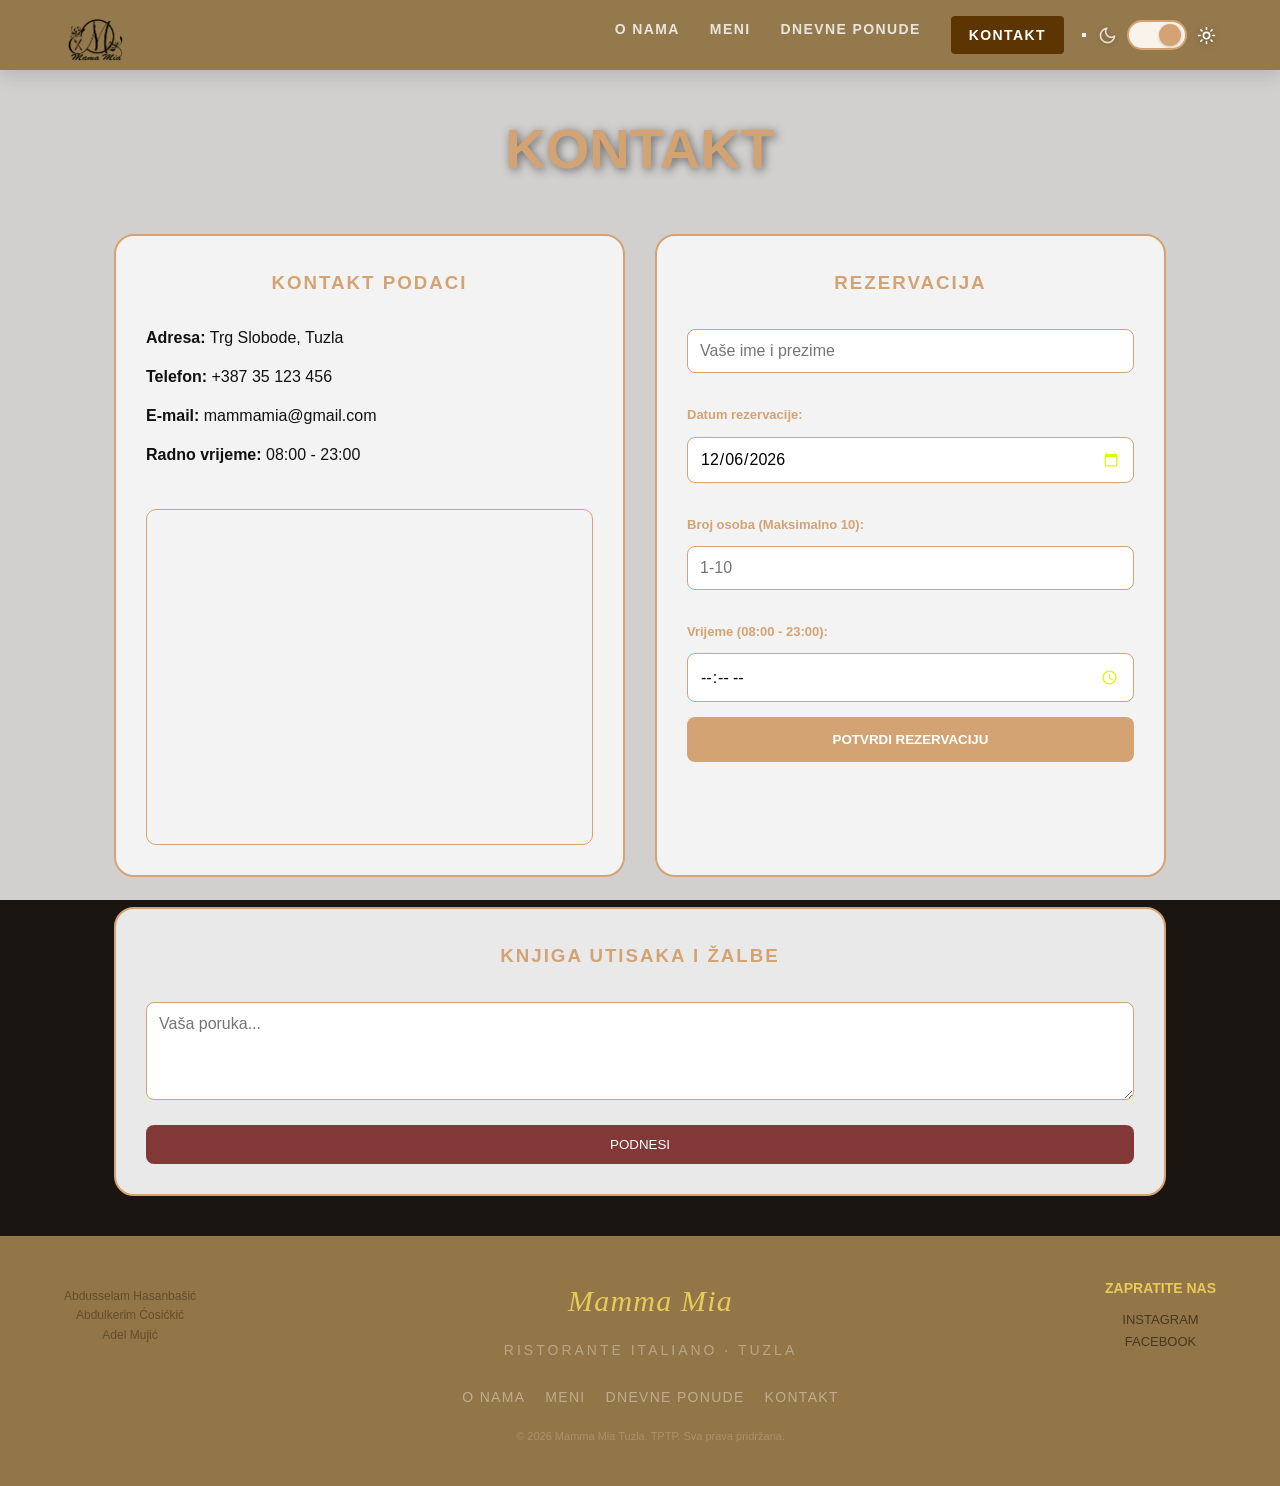
==== commit 28854f86: "Popravka koda" ====
--- a/kontakt.html
+++ b/kontakt.html
@@ -61,7 +61,7 @@
                 <div class="kontakt-tekst">
                     <p><strong>Adresa:</strong> Trg Slobode, Tuzla</p>
                     <p><strong>Telefon:</strong> +387 35 123 456</p>
-                   <p><strong> E-mail:</strong> mamamia@gmail.com </p>
+                   <p><strong> E-mail:</strong> mammamia@gmail.com </p>
                     <p><strong>Radno vrijeme:</strong> 08:00 - 23:00</p>
                 </div>
                 <div class="google-maps-box">
--- a/css/tptpstil.css
+++ b/css/tptpstil.css
@@ -15,6 +15,8 @@
 
 /* ---------- ABDUSSELAM: zajednički reset / :root, tema na <html>, tijelo, navigacija, naslovnica, podnožje ---------- */
 *, *::before, *::after { margin: 0; padding: 0; box-sizing: border-box; }
+
+@import url('https://fonts.googleapis.com/css2?family=Lato:wght@300;400;700&family=Playfair+Display:wght@400;700&display=swap');
 :root {
 /* Visina fiksne trake i boje akcenta / dugmadi za naslovnicu */
 --nav-height: 4rem;
@@ -80,12 +82,16 @@
   right: 0;
   z-index: 100;
   background: rgba(146, 118, 71, 0.96);
+  justify-content: space-between;
   backdrop-filter: blur(8px);
   align-items: center;
   gap: clamp(8px, 1.5vw, 18px);
-  padding: 0.35rem clamp(12px, 4vw, 5%);
+  padding: 0 5%;
   min-height: var(--nav-height);
   box-sizing: border-box;
+  display: flex;        
+  height: 70px;        
+  box-shadow: 0 4px 20px rgba(0,0,0,0.15); 
 }
 
 .nav-logo {
@@ -94,285 +100,10 @@
   z-index: 2;
   display: flex;
   align-items: center;
-  min-width: 0;
-}
-
-.nav-akcije {
-  display: flex;
-  align-items: center;
-  gap: 10px;
-  flex-shrink: 0;
-  position: relative;
-  z-index: 2;
-}
-
-.nav-lista {
-  display: flex;
-  align-items: center;
-  gap: clamp(12px, 2vw, 28px);
-  list-style: none;
-  margin: 0;
-  padding: 0;
-  min-width: 0;
-  scrollbar-width: none;
-  -ms-overflow-style: none;
-}
-
-.nav-lista::-webkit-scrollbar {
-  display: none;
-}
-
-.prekidac-kontejner {
-  margin-left: 0;
-  flex-shrink: 0;
-  position: relative;
-  color: rgba(255, 255, 255, 0.92);
-}
-
-.glavna-nav .toggle-switch {
-  appearance: none;
-  -webkit-appearance: none;
-  font: inherit;
-}
-
-@media (min-width: 961px) {
-  .glavna-nav {
-    display: grid;
-    grid-template-columns: auto minmax(0, 1fr) auto;
-  }
-
-  .nav-logo {
-    grid-column: 1;
-  }
-
-  .nav-lista {
-    grid-column: 2;
-    position: static;
-    transform: none;
-    visibility: visible;
-    pointer-events: auto;
-    flex-direction: row;
-    justify-content: center;
-    align-items: center;
-    white-space: nowrap;
-    height: auto;
-    width: auto;
-    max-height: none;
-    padding: 0;
-    margin: 0;
-    background: transparent;
-    box-shadow: none;
-    border: none;
-    overflow-x: auto;
-    overflow-y: visible;
-  }
-
-  .nav-akcije {
-    grid-column: 3;
-    justify-self: end;
-  }
-
-  .nav-hamburger {
-    display: none !important;
-  }
-
-  .nav-lista li {
-    border-bottom: none;
-  }
-
-  .nav-lista a {
-    font-size: 14px;
-    letter-spacing: 1.4px;
-  }
-
-  /* Bez :not bi padding:0 na svim <a> pregazio .nav-kontakt (niža specifičnost). */
-  .nav-lista a:not(.nav-kontakt) {
-    padding: 0;
-  }
-
-  .nav-lista a.nav-kontakt {
-    padding: 7.5px 18px;
-  }
-
-  .nav-kontakt {
-    margin: 0;
-    text-align: inherit;
-  }
-}
-
-@media (max-width: 960px) {
-  .glavna-nav {
-    display: flex;
-    flex-wrap: nowrap;
-    justify-content: flex-start;
-  }
-
-  .nav-logo {
-    flex-shrink: 0;
-    margin-right: auto;
-  }
-
-  .nav-akcije {
-    display: flex;
-    align-items: center;
-    gap: 10px;
-    flex-shrink: 0;
-    margin-left: 0;
-  }
-
-  .nav-hamburger {
-    display: inline-flex;
-  }
-
-  .nav-lista {
-    display: flex;
-    flex: 0 0 0;
-    min-width: 0;
-    max-width: 0;
-    overflow: hidden;
-    position: fixed;
-    top: var(--nav-height);
-    right: 0;
-    width: min(20rem, 88vw);
-    height: calc(100dvh - var(--nav-height));
-    max-height: calc(100vh - var(--nav-height));
-    z-index: 102;
-    flex-direction: column;
-    align-items: stretch;
-    justify-content: flex-start;
-    gap: 0;
-    padding: 0.75rem 0 1.25rem;
-    margin: 0;
-    list-style: none;
-    white-space: normal;
-    overflow-x: hidden;
-    overflow-y: auto;
-    -webkit-overflow-scrolling: touch;
-    background: rgba(52, 40, 24, 0.98);
-    border-left: 1px solid rgba(255, 255, 255, 0.08);
-    box-shadow: -12px 0 32px rgba(0, 0, 0, 0.25);
-    transform: translateX(100%);
-    visibility: hidden;
-    pointer-events: none;
-    transition: transform 0.28s ease, visibility 0.28s ease;
-  }
-
-  /* pointer-events se ne nasljeđuje — linkovi bi inače i dalje primali klik dok je meni vizualno zatvoren */
-  body:not(.nav-menu-open) .nav-lista,
-  body:not(.nav-menu-open) .nav-lista * {
-    pointer-events: none !important;
-  }
-
-  body.nav-menu-open .nav-lista {
-    transform: translateX(0);
-    visibility: visible;
-    pointer-events: auto;
-    max-width: min(20rem, 88vw);
-    overflow-x: hidden;
-    overflow-y: auto;
-  }
-
-  body.nav-menu-open .nav-lista a {
-    pointer-events: auto;
-  }
-
-  .nav-lista li {
-    border-bottom: 1px solid rgba(255, 255, 255, 0.07);
-  }
-
-  .nav-lista a {
-    display: block;
-    padding: 1rem 1.35rem;
-    font-size: 15px;
-    letter-spacing: 0.1em;
-  }
-
-  .nav-kontakt {
-    margin: 1rem 1.35rem 0.5rem;
-    text-align: center;
-    padding: 0.65rem 1rem !important;
-  }
-}
-
-.nav-overlay {
-  position: fixed;
-  inset: 0;
-  top: var(--nav-height);
-  /* Z-index ispod .glavna-nav (100): inače overlay kao sibling prekriva cijelu traku uključujući izvučeni meni */
-  z-index: 99;
-  background: rgba(14, 11, 8, 0.58);
-  cursor: pointer;
-}
-
-.nav-overlay[hidden] {
-  display: none !important;
-}
-
-.nav-overlay:not([hidden]) {
-  display: block;
-}
-
-body.nav-menu-open {
-  overflow: hidden;
-}
-
-@media (prefers-reduced-motion: reduce) {
-  .nav-lista {
-    transition: none;
-  }
-
-  .nav-hamburger-line {
-    transition: none;
-  }
-}
-
-.nav-hamburger {
-  flex-direction: column;
-  justify-content: center;
-  align-items: center;
-  gap: 6px;
-  width: 44px;
-  height: 44px;
-  padding: 0;
-  border: none;
-  border-radius: 10px;
-  background: rgba(0, 0, 0, 0.22);
-  color: rgba(255, 255, 255, 0.95);
-  cursor: pointer;
-  transition: background 0.2s ease;
-}
-
-.nav-hamburger:hover {
-  background: rgba(0, 0, 0, 0.35);
-}
-
-.nav-hamburger:focus-visible {
-  outline: 2px solid var(--gold-light, #e8be6a);
-  outline-offset: 2px;
-}
-
-.nav-hamburger-line {
-  display: block;
-  width: 22px;
-  height: 2px;
-  border-radius: 1px;
-  background: currentColor;
-  transition: transform 0.28s ease, opacity 0.28s ease;
-}
-
-body.nav-menu-open .nav-hamburger-line:nth-child(1) {
-  transform: translateY(8px) rotate(45deg);
-}
-
-body.nav-menu-open .nav-hamburger-line:nth-child(2) {
-  opacity: 0;
-}
-
-body.nav-menu-open .nav-hamburger-line:nth-child(3) {
-  transform: translateY(-8px) rotate(-45deg);
-}
-
-.nav-logo .nav-logo-tekst {
+  
+}
+
+.nav-logo{
     font-family: 'Playfair Display', serif;
     font-style: italic;
     font-size: 30px;
@@ -391,8 +122,15 @@
   display: block;
   height: clamp(32px, 4.5vw, 44px);
   width: auto;
-  max-width: min(132px, 30vw);
-  object-fit: contain;
+  margin-top: 10px;
+}
+
+.nav-lista {
+  display: flex;
+  gap: 30px;
+  list-style: none;
+  margin-left: auto;
+  
 }
 
 .nav-lista a {
@@ -408,18 +146,47 @@
 .nav-lista a:hover { color: rgb(219, 173, 45); }
 
 .nav-kontakt {
-  display: inline-block;
+  
   background: rgb(92, 53, 2);
   color: #fff !important;
   padding: 7.5px 18px;
   border-radius: 4px;
   font-weight: 650;
   transition: background 0.4s ease;
+  display: inline-flex;
+  align-items: center;
 }
  
 .nav-kontakt:hover {
   background: rgb(219, 173, 45);
   color: #fff !important;
+}
+
+.nav-akcije {
+  display: flex;
+  align-items: center;
+  gap: 12px;
+  flex-shrink: 0;
+}
+.nav-akcije::before {
+  display: none;
+}
+
+.nav-akcije::after{
+    display: none;
+}
+
+.prekidac-kontejner {
+  display: flex;
+  align-items: center;
+  gap: 8px;
+  list-style: none;
+}
+
+.prekidac-kontejner::before,
+.nav-akcije::before {
+  content: none;
+  display: none;
 }
 
 
@@ -820,6 +587,7 @@
  
 .ponuda-kartica:hover { 
   background: rgba(255,255,255,0.06); 
+  transform: translateY(-6px);
 }
  
 .ponuda-kartica::after {
@@ -862,7 +630,7 @@
   margin-top: 20px;
   font-size: 24px;
   font-family: 'Playfair Display', serif;
-  color: var(--terracotta-light);
+  color: var(--gold-light);
 }
  
 .ponuda-cijena--kontakt {
@@ -907,8 +675,15 @@
     aspect-ratio: 16 / 4;
 }
 
-
-/* === Podnožje: tri kolone na širokim ekranima, na mobilnom redoslijed iz media query-a === */
+.ponuda-kartica,
+.stat-kartica,
+.dugme-jelovnik,
+.dugme-rezervacija {
+  transition: all 0.3s ease;
+}
+
+
+/*-----------------------------------------------------------------------------------*/
 footer {
   background: rgba(146, 118, 71);
   display: flex;
@@ -952,7 +727,7 @@
   font-size: 14px;
   color: rgba(255,255,255,0.4);
   text-decoration: none;
-  letter-spacing: 1.3;
+  letter-spacing: 1.3px;
   text-transform: uppercase;
   transition: color 0.4s;
 }
@@ -1016,69 +791,85 @@
 .footer-desno a:hover { color: rgb(219, 173, 45); }
 
 
-
-
-
-
-
-
-
-
-
-
-
-
-
-
-
-
-
-
-
-
-
-
-
-
-
-
-
-
-
-
-
-
-
-
-
-
-
-
-
-
-
-
-
-
-
-
-
-
-
-
-
-
-
-
-
-
-
-
-
-
-
-
-/* === ABDUSSELAM: alternativni punoekranski hero sa <img> umjesto CSS pozadine (.hero-slika-*) === */
+/*-----------------------------------------------------------------------------------*/
+/*-----------------------------------------------------------------------------------*/
+/* =====================
+
+
+/*-----------------------------------------------------------------------------------*/
+/*-----------------------------------------------------------------------------------*/
+/* =====================
+
+
+
+
+
+
+
+
+
+
+
+
+
+
+
+
+
+
+
+
+
+
+
+
+
+
+
+
+
+
+
+
+
+
+
+
+
+
+
+
+
+
+
+
+
+
+
+
+
+
+
+
+
+
+
+
+
+/*
+///////////////////////////////////////////////////////////////////////////////////////////////////////////////////////////////////////////////////////////
+/////////////////////////////////////////////////////////////////////////////////////////////////////////////////////////////////////////////////////////////////
+//////////////////////////////////*/
+
+
+
+
+
+
+
+/* ABDUSSELAM */
+
+/* HERO SLIKE */
 .hero-slika-kontejner {
   position: relative;
   width: 100%;
@@ -1624,7 +1415,7 @@
 
 
 
-/* ---------- ADEL: dodatni reset, `body`, naslovnica po temi, cijela stranica meni (tabovi, detalji, galerija, liste, mapa sličice) ---------- */
+/* ---------- Dio koji ide zajedno za index.html, sadrzaj.html i kontakt.html. ---------- */
 * {
     margin: 0;
     padding: 0;
@@ -1634,17 +1425,24 @@
 
 body {
     font-family: Arial, sans-serif;
-    /* Samo boja teksta — puna skraćenica background bi uklonila pozadinsku sliku s višeg nivoa */
     background-color: white;
     color: #333;
     line-height: 1.6;
 }
 
+/* ---------- ABDUSSELAM ---------- */
+
+/* Ako korisnik koristi dark mode na uređaju,
+   kontakt stranica automatski dobija tamniju pozadinu */
 @media (prefers-color-scheme: dark) {
     html:not([data-theme]) body.stranica-kontakt {
         background-color: #1a1510;
     }
 }
+
+
+ /* ---------- ABDULKERIM ---------- */
+
 
 /* Naslovnica (.stranica-index): pozadina i boje teksta po temi, bez kontaktovog punoekranskog heroa */
 body.stranica-index {
@@ -1655,12 +1453,13 @@
     color: #3a332b;
     min-height: 100vh;
 }
-
+/*  Postavljanje tamne teme za naslovnicu */
 html[data-theme="dark"] body.stranica-index {
     background-color: #14110e;
     color: rgba(253, 249, 244, 0.9);
 }
 
+/*  Postavljanje svijetle teme za naslovnicu */
 html[data-theme="light"] body.stranica-index {
     background-color: var(--toplabijela);
     color: #3a332b;
@@ -1809,6 +1608,16 @@
         background: var(--toplabijela);
     }
 }
+
+
+
+
+ 
+/*----------  ADEL DIO ---------- */
+
+
+
+
 
 /* Stranica meni (.stranica-meni): lokalne varijable, razmaci i prilagodba tamnoj/svijetloj temi */
 body.stranica-meni {
@@ -1835,6 +1644,9 @@
     background-color: var(--meni-page-bg);
     color: var(--meni-text);
 }
+
+
+/* Kada se uključi dark mode, iste varijable samo dobijaju tamnije nijanse */
 
 html[data-theme="dark"] body.stranica-meni {
     --meni-page-bg: #14110e;
@@ -1869,6 +1681,10 @@
     --meni-link-hover: #e76f51;
     --meni-hero-scrim: rgba(0, 0, 0, 0.42);
 }
+
+
+
+/* Ako korisnik nije ručno birao temu, stranica prati sistemsku dark temu */
 
 @media (prefers-color-scheme: dark) {
     html:not([data-theme]) body.stranica-meni {
@@ -2118,7 +1934,7 @@
         grid-template-columns: repeat(2, 1fr);
     }
 }
-
+/*   Responzivan dizajn tjst na manjim ekranima kartice idu jedna ispod druge */
 @media (max-width: 640px) {
     body.stranica-meni .lista-box {
         grid-template-columns: 1fr;
@@ -2133,7 +1949,7 @@
     width: 120px;
 }
 
-/* Navigacija bez .nav-lista: stariji stil liste (ako se negdje koristi generički <nav><ul>) */
+
 
 nav:not(:has(.nav-lista)) ul {
     list-style: none;
@@ -2206,7 +2022,7 @@
     transform: translateX(24px);
 }
 
-/* Meni stranica: hero (#pocetna) sa pozadinskom slikom i središnjim natpisom */
+
 
 .hero {
     height: 100vh;
@@ -2247,8 +2063,6 @@
     line-height: 1.6;
 }
 
-/* Dugmad ispod hero teksta na stranici menija */
-
 .buttons {
     display: flex;
     justify-content: center;
@@ -2357,7 +2171,9 @@
     color: #555;
 }
 
-/* Filtriranje kartica po klasama (.dorucak, .rucak, …) preko :checked na radio dugmićima — bez JavaScripta */
+/* CSS Filtriranje kartica po klasama (.dorucak, .rucak, itd) preko :checked, kada se klikne na radio određeno dugme prikazuje se samo ta kategorija  */
+
+
 
 #sva:checked ~ .content .item {
     display: flex;
@@ -2397,10 +2213,6 @@
 #salate:checked ~ .content .item.salate {
     display: flex;
 }
-
-/* Zajedničko podnožje (sve stranice) — osnovni stil je ranije uz .stranica-kontakt posebno podešen u media query-ju */
-
-
 
 
 /* Blok „dnevne ponude / detalji“ na meni stranici: tabela, galerija, liste, mapa sličica */
@@ -2434,7 +2246,6 @@
     color: #e76f51;
 }
 
-/* Cjenovnik u obliku tabele */
 
 table {
     width: 100%;
@@ -2476,7 +2287,7 @@
 
 #mapa img {
     width: 100%;
-    max-width: 900px;   /* Standardna maksimalna širina slike mape */
+    max-width: 900px;   
     display: block;
     margin: 0 auto 60px;
     border-radius: 10px;
@@ -2493,7 +2304,7 @@
     margin-bottom: 10px;
 }
 
-/* Link „vrati se na početak“ na dnu duge meni stranice */
+
 .top-link {
     text-align: center;
     margin-top: 40px;
@@ -2520,7 +2331,7 @@
     margin-bottom: 60px;
 }
 
-/* Prvi red mreže: tri kartice jednake širine */
+
 .lista-kartica:nth-child(1) {
     grid-column: 1 / 3;
 }
@@ -2533,7 +2344,7 @@
     grid-column: 5 / 7;
 }
 
-/* Drugi red: dvije kartice (npr. deserti, salate) pomaknute prema sredini */
+/* Drugi red: dvije kartice (deserti, salate) pomaknute prema sredini */
 .lista-kartica:nth-child(4) {
     grid-column: 2 / 4;
 }
@@ -2551,6 +2362,9 @@
     border-top: 4px solid #b08a57;
 }
 
+
+/* Hover efekat kartice kada predjemo preko nje*/
+
 .lista-kartica:hover {
     transform: translateY(-5px);
 }
@@ -2596,13 +2410,11 @@
     font-size: 16px;
 }
 
-/* Boja oznaka prvog nivoa liste */
 .lista-kartica ul li::marker {
     color: #b08a57;
     font-size: 18px;
 }
 
-/* Podlista: drugi nivo sa drugačijim markerom */
 .lista-kartica ul li ul {
     margin-top: 8px;
     padding-left: 22px;
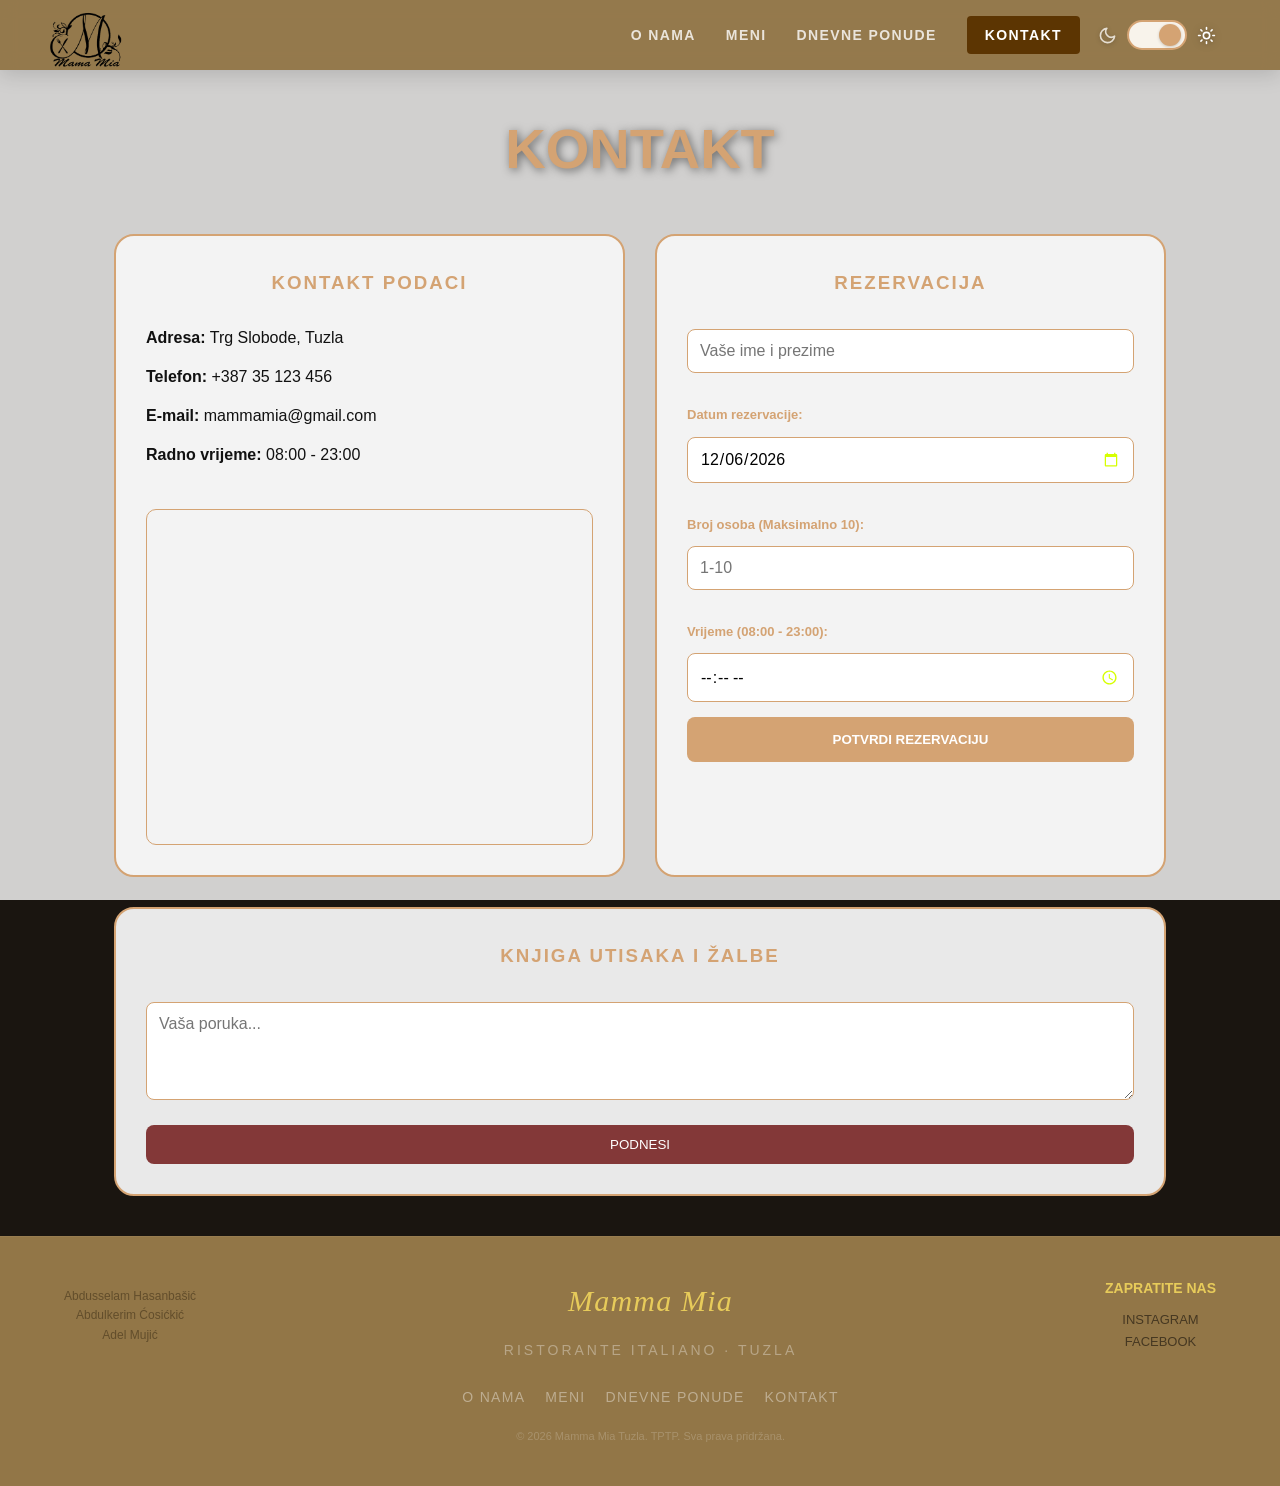
==== commit 3afb312e: "Konačna verzija stranice" ====
--- a/kontakt.html
+++ b/kontakt.html
@@ -5,7 +5,7 @@
     <head>
         <meta charset="utf-8">
         <meta name="viewport" content="width=device-width, initial-scale=1.0">
-        <!-- Isti raniji komad kao na drugim stranicama: tema prije prvog crtanja, bez treperenja. -->
+     
         <script>
 (function(){try{var t=localStorage.getItem('tptp-theme');if(t==='light'||t==='dark')document.documentElement.setAttribute('data-theme',t);}catch(e){}})();
         </script>
@@ -15,7 +15,7 @@
     </head>
 
     <body class="stranica-kontakt">
-    <!-- Navigacija: kopija kao na index/sadrzaj — izmjene uskladiti na svim stranicama. -->
+    <!-- Navigacija: kopija kao na index/sadrzaj-->
     <nav class="glavna-nav" id="glavna-nav" aria-label="Glavna navigacija">
         <div class="nav-logo">
             <a href="index.html"><img src="/images/logo.png" alt="Mamma Mia"></a>
@@ -28,11 +28,8 @@
             <li><a href="kontakt.html" class="nav-kontakt">Kontakt</a></li>
         </ul>
         <div class="nav-akcije">
-            <button type="button" class="nav-hamburger" id="nav-menu-toggle" aria-expanded="false" aria-controls="primary-nav" aria-label="Otvori meni">
-                <span class="nav-hamburger-line" aria-hidden="true"></span>
-                <span class="nav-hamburger-line" aria-hidden="true"></span>
-                <span class="nav-hamburger-line" aria-hidden="true"></span>
-            </button>
+            
+            <!-- Prekidač za svjetlu/tamnu temu: -->
             <div class="prekidac-kontejner prekidac-tema">
             <svg class="toggle-ikon toggle-ikon-mjesec" xmlns="http://www.w3.org/2000/svg" width="19" height="19" viewBox="0 0 24 24" aria-hidden="true" focusable="false">
                 <path fill="none" stroke="currentColor" stroke-width="2" stroke-linecap="round" stroke-linejoin="round" d="M21 12.79A9 9 0 1 1 11.21 3a7 7 0 0 0 9.79 9.79z"/>
@@ -47,14 +44,14 @@
         </div>
         </div>
     </nav>
-    <div class="nav-overlay" id="nav-overlay" hidden aria-hidden="true"></div>
+    
 
-    <!-- Glavni sadržaj: naslov, dvije kutije u gornjem redu, donja zona za utiske. -->
+    
     <main class="glavni-kontejner kontakt-main">
        
        <h1 class="naslov">KONTAKT</h1>
 
-        <!-- Gornji red: lijevo kontakt + mapa, desno forma rezervacije (obrađuje je tptpskripte.js). -->
+        
         <div class="GORNJI">
             <div class="kutija">
                 <h3>KONTAKT PODACI</h3>
@@ -69,7 +66,7 @@
                 </div>
             </div>
 
-            <!-- Rezervacija: id polja moraju odgovarati onome što JS očekuje (ime, inputDatum, inputOsobe, inputVrijeme). -->
+            
                 <div class="kutija">
     <h3>REZERVACIJA </h3>
     <form id="formaRezervacija"> <input type="text" id="ime" placeholder="Vaše ime i prezime" required>
@@ -90,7 +87,7 @@
 
         </div>
 
-        <!-- Donji blok: knjiga utisaka; šalju se poruke u modal nakon preventDefault na submitu. -->
+        <!-- Donji blok: knjiga utisaka;  -->
         <div class="donji">
             <div class="kutija">
                 <h3>KNJIGA UTISAKA I ŽALBE</h3>
@@ -113,8 +110,7 @@
 
 
     <footer>
-    <!-- Podnožje: ista struktura kao na drugim stranicama; pogledati komentar o sidrima uz linkove. -->
-
+   
     <ul class="footer-imena">
         <li>Abdusselam Hasanbašić</li>
         <li>Abdulkerim Ćosićkić</li>
@@ -125,10 +121,10 @@
     <div class="footer-logo">Mamma Mia</div>
     <div class="footer-tag">Ristorante Italiano · Tuzla</div>
     <div class="footer-linkovi">
-      <!-- Sidro treba tačan id: na index.html su o-nama i ponude; lokalni #O nama / #Ponude ne otvaraju sekcije ni ovdje ni tamo dok se ne usklade. -->
-      <a href="#O nama">O nama</a>
+      
+      <a href="index.html#o-nama">O nama</a>
       <a href="sadrzaj.html">Meni</a>
-      <a href="#Ponude">Dnevne ponude</a>
+      <a href="index.html#ponude">Dnevne ponude</a>
       <a href="kontakt.html">Kontakt</a></div>
       
     
@@ -146,7 +142,7 @@
     
  </footer>
 
-    <!-- Modal za kratke poruke (rezervacija / utisak); prikaz i sakrivanje rade funkcije iz tptpskripte.js. -->
+    <!-- Modal za kratke poruke (rezervacija / utisak); -->
     <div id="mojModal" class="modal">
         <div class="modal-sadrzaj">
             <h2 id="modalNaslov">Naslov</h2>
@@ -156,7 +152,7 @@
     </div>
 
 
-  <!-- Skripta: validacija formi, modal, tema i hamburger (dio logike pasivan ako element ne postoji na stranici). -->
+
   <script src="js/tptpskripte.js"></script>
   
 
--- a/css/tptpstil.css
+++ b/css/tptpstil.css
@@ -1,22 +1,11 @@
-/**
- * tptpstil.css — zajednički izgled sajta restorana Mamma Mia (naslovnica, meni, kontakt).
- *
- * Približan raspored:
- * 1) Globalni reset, varijable u :root i izbor teme (data-theme + prefers-color-scheme).
- * 2) Fiksna navigacija, mobilni „ladica“ meni i zatamnjujući overlay.
- * 3) Naslovnica: punoekranski hero (.pocetna), sekcija O nama sa slajderom, ponude, mapa, podnožje.
- * 4) Stranica kontakt: dodatne varijable, pozadina, raspored kutija, forme, modal.
- * 5) Stranica meni (sadrzaj): hero, tabovi preko skrivenih radio dugmadi (bez JS), dodatni blokovi (tabela, galerija, mapa sličica, liste).
- *
- * Komentari su namjenski na nivou sekcija, ne uz svaku pojedinačnu deklaraciju.
- *
- * Autorstvo po blokovima (TPTP, troje u timu): prettražiti oznake ABDUSSELAM, ABDULKERIM, ADEL.
- */
-
-/* ---------- ABDUSSELAM: zajednički reset / :root, tema na <html>, tijelo, navigacija, naslovnica, podnožje ---------- */
+
+ /* Komentari su namjenski na nivou sekcija, ne uz svaku pojedinačnu deklaraciju.*/
+
+/* ---------- ABDULKERIM: zajednički reset, tema na <html>, tijelo, navigacija, podnožje ---------- */
+@import url('https://fonts.googleapis.com/css2?family=Lato:wght@300;400;700&family=Playfair+Display:wght@400;700&display=swap');
 *, *::before, *::after { margin: 0; padding: 0; box-sizing: border-box; }
 
-@import url('https://fonts.googleapis.com/css2?family=Lato:wght@300;400;700&family=Playfair+Display:wght@400;700&display=swap');
+
 :root {
 /* Visina fiksne trake i boje akcenta / dugmadi za naslovnicu */
 --nav-height: 4rem;
@@ -42,7 +31,7 @@
 
 }
 
-/* Glatko skrolovanje na interna sidra; color-scheme daje pregledniku smjernicu za UI u svijetloj/tamnoj paleti. */
+
 html {
   scroll-behavior: smooth;
   color-scheme: light dark;
@@ -74,7 +63,7 @@
   background: white;
 }
 
-/* ---------- Glavna navigacija: mreža na širokim ekranima, „ladica“ ispod 961px ---------- */
+
 .glavna-nav {
   position: fixed;
   top: 0;
@@ -109,6 +98,7 @@
     font-size: 30px;
     letter-spacing: 1.2px;
     color: rgb(233, 233, 118);
+    
 }
 
 .nav-logo a {
@@ -120,9 +110,10 @@
 
 .nav-logo img {
   display: block;
-  height: clamp(32px, 4.5vw, 44px);
   width: auto;
   margin-top: 10px;
+  height: clamp(42px, 5.5vw, 58px); /* bilo clamp(32px, 4.5vw, 44px) */
+    margin-left: -20px; /* dodaj ovo */
 }
 
 .nav-lista {
@@ -130,6 +121,8 @@
   gap: 30px;
   list-style: none;
   margin-left: auto;
+  align-items: center; /* ovo već vjerovatno postoji */
+    
   
 }
 
@@ -803,54 +796,165 @@
 
 
 
-
-
-
-
-
-
-
-
-
-
-
-
-
-
-
-
-
-
-
-
-
-
-
-
-
-
-
-
-
-
-
-
-
-
-
-
-
-
-
-
-
-
-
-
-
-
-
-
+   RESPONZIVNO - LAPTOP (do 1280px)
+===================== */
+@media (max-width: 1280px) {
+
+  .o-nama-mreza {
+    gap: 40px;
+  }
+
+  .ponude-mreza {
+    grid-template-columns: 1fr 1fr 1fr;
+  }
+
+}
+
+
+/* =====================
+   RESPONZIVNO - TABLET (do 768px)
+===================== */
+@media (max-width: 768px) {
+
+  nav {
+    padding: 0 4%;
+  }
+
+  .nav-lista {
+    gap: 16px;
+  }
+
+  .nav-lista a {
+    font-size: 12px;
+  }
+
+  .pocetna h1 {
+    font-size: 52px;
+  }
+
+  .pocetna-opis {
+    font-size: 14px;
+  }
+
+  .o-nama-mreza {
+    grid-template-columns: 1fr;
+    gap: 40px;
+  }
+
+  .o-nama-vizualno {
+    aspect-ratio: 16/9;
+  }
+
+  .ponude-mreza {
+    grid-template-columns: 1fr 1fr;
+    gap: 16px;
+  }
+
+  .o-nama-statistika {
+    grid-template-columns: 1fr 1fr;
+    gap: 20px;
+  }
+
+  .lokacija-sekcija {
+    padding: 40px 4%;
+  }
+
+  .full-aside iframe {
+    aspect-ratio: 16 / 7;
+  }
+
+  footer {
+    flex-direction: column;
+    align-items: center;
+    gap: 32px;
+    text-align: center;
+  }
+
+}
+
+
+/* =====================
+   RESPONZIVNO - MOBITEL (do 480px)
+===================== */
+@media (max-width: 480px) {
+
+  nav {
+    height: auto;
+    flex-direction: column;
+    padding: 15px;
+    gap: 15px;
+  }
+
+  .nav-logo img {
+    height: 42px;
+  }
+
+  .nav-lista {
+    flex-wrap: wrap;
+    justify-content: center;
+    gap: 12px;
+  }
+
+  .nav-lista a {
+    font-size: 11px;
+  }
+
+  .pocetna {
+    padding-top: 140px;
+  }
+
+  .pocetna h1 {
+    font-size: 38px;
+  }
+
+  .pocetna-opis {
+    font-size: 14px;
+  }
+
+  .pocetna-dugme {
+    flex-direction: column;
+    align-items: center;
+  }
+
+  .dugme-jelovnik,
+  .dugme-rezervacija {
+    width: 100%;
+    max-width: 280px;
+    text-align: center;
+  }
+
+  .o-nama-mreza {
+    grid-template-columns: 1fr;
+  }
+
+  .ponude-mreza {
+    grid-template-columns: 1fr;
+  }
+
+  .o-nama-statistika {
+    grid-template-columns: 1fr 1fr;
+    gap: 16px;
+  }
+
+  .ponuda-kartica {
+    padding: 32px 24px;
+  }
+
+  .footer-linkovi {
+    flex-direction: column;
+    align-items: center;
+    gap: 12px;
+  }
+
+  .footer-imena {
+    font-size: 11px;
+  }
+
+  .full-aside iframe {
+    aspect-ratio: 16 / 10;
+  }
+
+}
 
 
 
@@ -860,11 +964,6 @@
 ///////////////////////////////////////////////////////////////////////////////////////////////////////////////////////////////////////////////////////////
 /////////////////////////////////////////////////////////////////////////////////////////////////////////////////////////////////////////////////////////////////
 //////////////////////////////////*/
-
-
-
-
-
 
 
 /* ABDUSSELAM */
@@ -920,7 +1019,7 @@
 
 
 
-/* === ABDULKERIM: stranica kontakt — dodatne varijable u drugom :root bloku (pozadina „staklo“, obrub, tekst) === */
+/* === ABDUSSELAM: stranica kontakt — dodatne varijable u drugom :root bloku (pozadina „staklo“, obrub, tekst) === */
 :root {
     --zlatna: #d4a373;
     --bela-linija: #ffffff;
@@ -2432,12 +2531,173 @@
     font-size: 16px;
 }
 
-
-
-
-
-
-
-
-
-
+/* 
+   RESPONZIVNOST — NAVIGACIJA BEZ HAMBURGERA
+   Breakpointi: 768px tablet, 480px mobitel.
+-------------------------------------------------------------------- */
+ 
+/* --- Tablet (do 768px) --- */
+@media (max-width: 768px) {
+ 
+    /* Nav prelazi u dva reda: prvi logo + prekidač, drugi linkovi */
+    .glavna-nav {
+        flex-wrap: wrap;
+        height: auto;
+        padding: 10px 4%;
+        gap: 8px;
+    }
+ 
+    /* Logo ostaje lijevo u prvom redu */
+    .nav-logo {
+        flex: 1;
+    }
+ 
+    /* Prekidač teme ostaje desno u prvom redu */
+    .nav-akcije {
+        flex-shrink: 0;
+        margin-left: auto;
+    }
+ 
+    /* Linkovi idu u drugi puni red ispod */
+    .nav-lista {
+        order: 3;
+        width: 100%;
+        justify-content: center;
+        flex-wrap: wrap;
+        gap: 6px 14px;
+        padding: 6px 0 4px;
+        border-top: 1px solid rgba(255,255,255,0.12);
+        margin-left: 0;
+    }
+ 
+    .nav-lista a {
+        font-size: 11.5px;
+        letter-spacing: 1px;
+    }
+ 
+    /* Kontakt dugme malo manji padding */
+    .nav-kontakt {
+        padding: 5px 12px;
+    }
+ 
+    /* Sadrzaj stranice: dodaj padding-top da ne ide ispod višeg nav-a */
+    body.stranica-index .pocetna,
+    body.stranica-meni .hero,
+    body.stranica-kontakt .kontakt-main {
+        padding-top: calc(var(--nav-height) + 48px);
+    }
+ 
+    /* Tabela na meniju: horizontalni scroll umjesto lomljenja */
+    body.stranica-meni table {
+        display: block;
+        overflow-x: auto;
+        white-space: nowrap;
+    }
+
+    .toggle-switch {
+    width: 46px;
+    height: 24px;
+    }
+
+    .krug {
+    width: 17px;
+    height: 17px;
+    top: 2px;
+    left: 3px;
+    }
+
+    html[data-theme="light"] .krug {
+    left: calc(100% - 3px - 17px);
+}
+
+}
+ 
+/* --- Mobitel (do 480px) --- */
+@media (max-width: 480px) {
+ 
+    .glavna-nav {
+        padding: 8px 3%;
+    }
+ 
+    .nav-lista {
+        gap: 5px 10px;
+    }
+ 
+    .nav-lista a {
+        font-size: 10.5px;
+        letter-spacing: 0.8px;
+    }
+ 
+    .nav-kontakt {
+        padding: 4px 10px;
+        font-size: 10.5px !important;
+    }
+ 
+    /* Hero naslovnica: još više padding-top jer nav ima dva reda */
+    body.stranica-index .pocetna {
+        padding-top: calc(var(--nav-height) + 60px);
+    }
+ 
+    /* Kontakt: naslov manji na mobitelu */
+    .naslov {
+        font-size: 2rem;
+    }
+ 
+    /* Meni tabovi: manji font i padding da stanu */
+    body.stranica-meni .tabs label {
+        font-size: 12px;
+        padding: 7px 12px;
+        margin: 3px;
+    }
+ 
+    /* Galerija: jedna kolona na mobitelu */
+    .gallery {
+        grid-template-columns: 1fr;
+    }
+ 
+    /* Footer: sve na sredinu, jedno ispod drugog */
+    footer {
+        flex-direction: column;
+        align-items: center;
+        gap: 24px;
+        text-align: center;
+    }
+ 
+    /* Mapa iframe na mobitelu: veći omjer da se vidi */
+    .full-aside iframe {
+        aspect-ratio: 4 / 3;
+    }
+ 
+    /* Stat kartice: 2 kolone ostaju ali manji font */
+    .stat-broj {
+        font-size: 28px;
+    }
+ 
+    /* Slajder dugmad: manja na mobitelu */
+    .slajd-dugme {
+        width: 32px;
+        height: 32px;
+        font-size: 20px;
+    }
+}
+ 
+/* --- Mali mobitel (do 360px) --- */
+@media (max-width: 360px) {
+ 
+    .nav-lista {
+        gap: 4px 8px;
+    }
+ 
+    .nav-lista a {
+        font-size: 9.5px;
+    }
+ 
+    /* Linkovi u nav-u idu u tri reda ako nema mjesta */
+    .nav-lista li {
+        flex-shrink: 0;
+    }
+ 
+    body.stranica-index .pocetna h1 {
+        font-size: 32px;
+    }
+}
